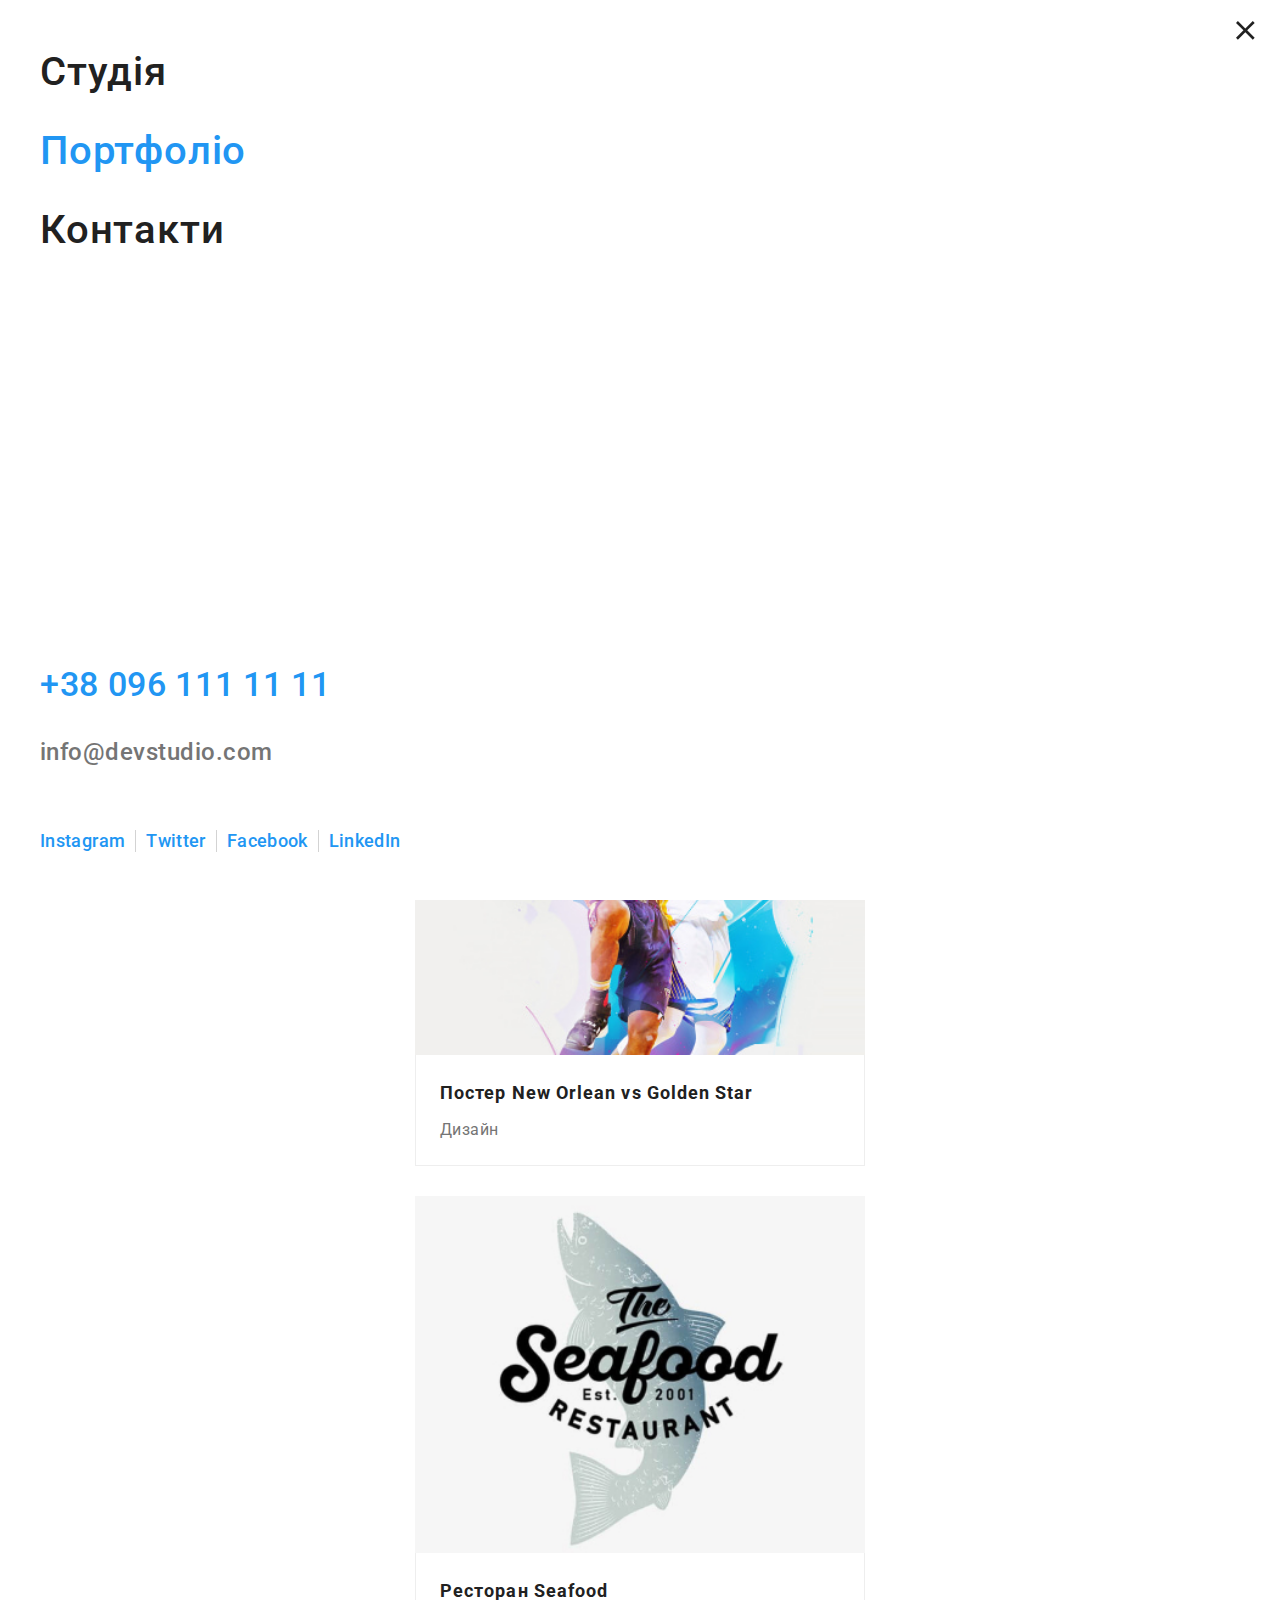
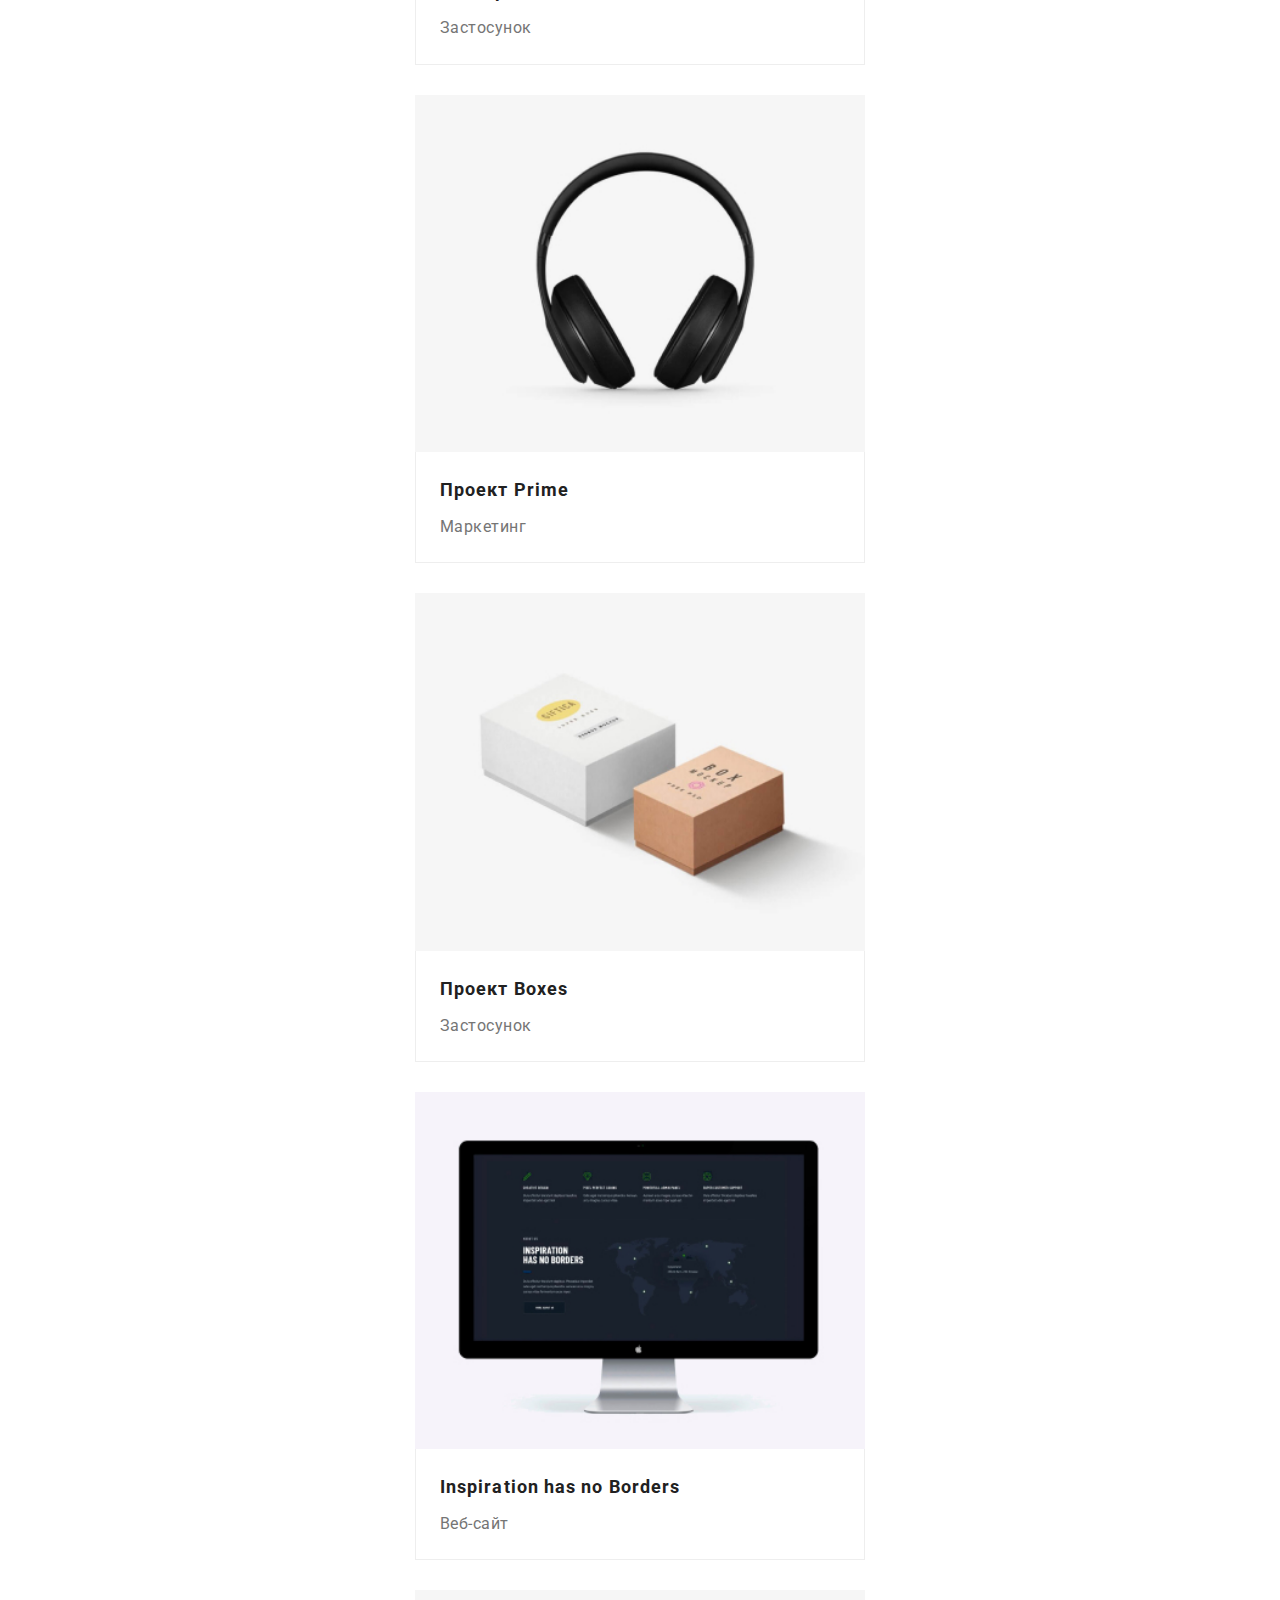
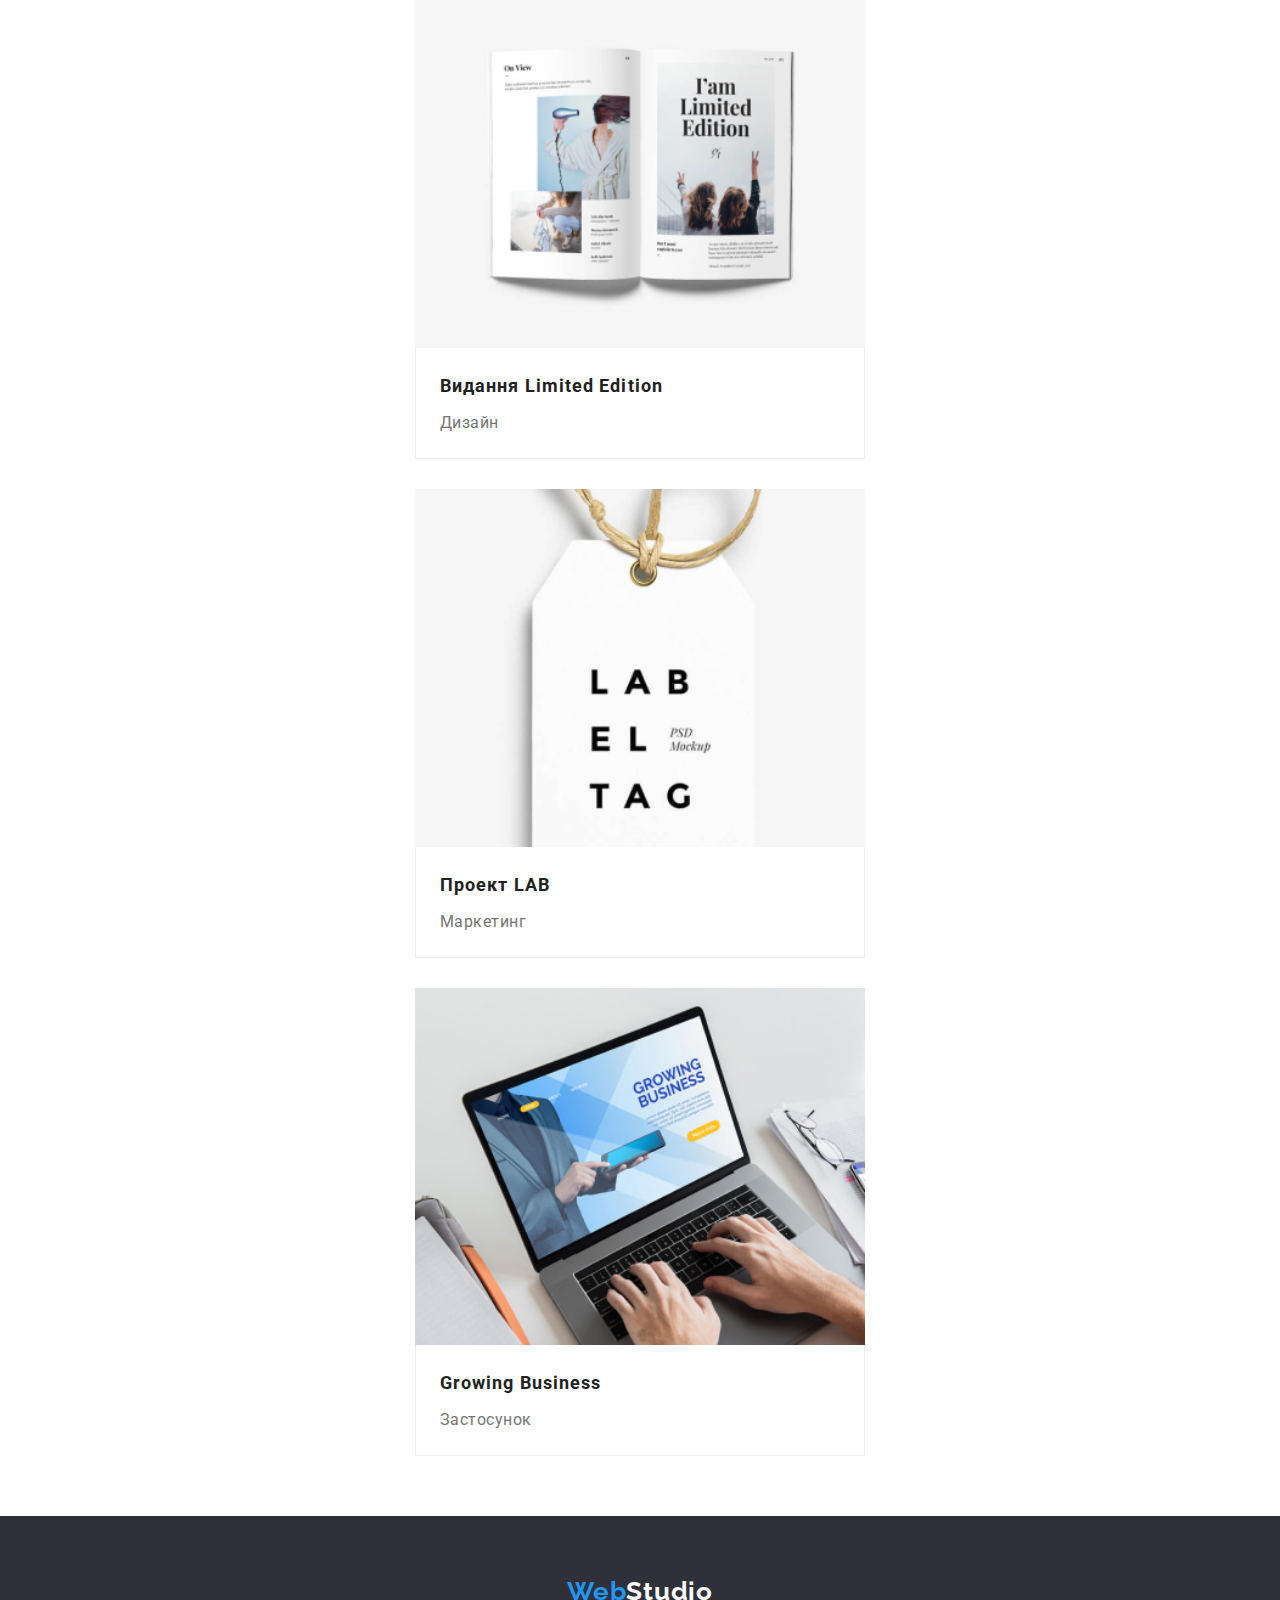
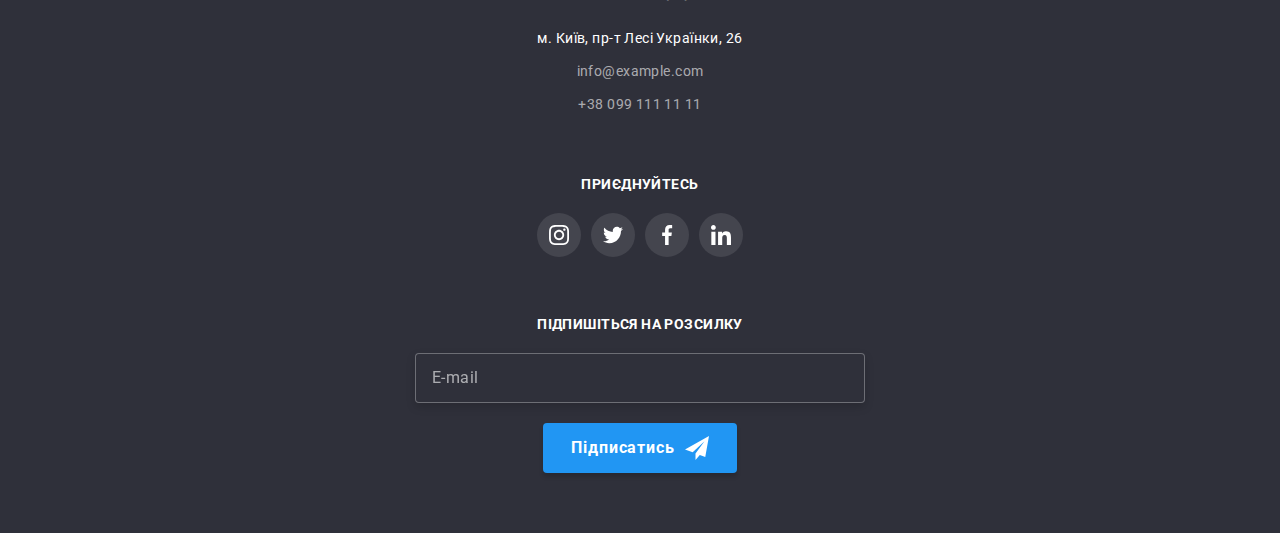
==== portfolio.html @ 3ab55003 "Додано мобільну версію сайту" ====
<!DOCTYPE html>
<html lang="uk">
<head>
    <meta charset="UTF-8">
    <meta http-equiv="X-UA-Compatible" content="IE=edge">
    <meta name="viewport" content="width=device-width, initial-scale=1.0">
    <title lang="en">WebStudio</title>
    <link rel="preconnect" href="https://fonts.googleapis.com">
    <link rel="preconnect" href="https://fonts.gstatic.com" crossorigin>
    <link href="https://fonts.googleapis.com/css2?family=Raleway:wght@700&family=Roboto:wght@400;500;700;900&display=swap"
        rel="stylesheet">    
    <link rel="stylesheet" href="./css/main.min.css">
</head>
<body>

    <!-- Header -->
    <header class="header">
        <div class="container header__box">
            <p class="logo" lang="en">Web<span class="logo--black">Studio</span></p>
            <button class="button-menu" type="button"
             aria-controls="mobile-menu" 
             aria-expanded="true" 
             data-menu-open>
                <svg class="button-menu__icon" width="40" height="40" aria-label="Відкриття мобільного меню">
                    <use href="./images/icons.svg#icon-open-menu"></use>
                </svg>
            </button>
            <div class="menu-container is-open" id="mobile-menu" data-menu>
                <button class="menu-container__button" type="button" 
                aria-expanded="false" 
                data-menu-close>
                    <svg class="menu-container__icon" width="40" height="40" aria-label="Закриття мобільного меню">
                        <use href="./images/icons.svg#icon-close-menu"></use>
                    </svg>
                </button>
                <nav>
                    <ul class="header__site-nav">
                        <li><a href="./index.html" class="header__link">Студія</a></li>
                        <li><a href="./portfolio.html" class="header__link header__link--current">Портфоліо</a></li>
                        <li><a href="#contacts" class="header__link">Контакти</a></li>
                    </ul>
                </nav>
                <div>
                    <ul class="header__contact-list">
                        <li>
                            <a href="mailto:info@devstudio.com" class="header__contact header__mail">
                                <svg class="header__contact-icon" width="16" height="12" aria-hidden="true">
                                    <use href="./images/icons.svg#icon-envelope"></use>
                                </svg>
                                info@devstudio.com</a>
                        </li>
                        <li>
                            <a href="tel:+380961111111" class="header__contact header__tel">
                                <svg class="header__contact-icon" width="10" height="16" aria-hidden="true">
                                    <use href="./images/icons.svg#icon-smartphone"></use>
                                </svg>
                                +38 096 111 11 11</a>
                        </li>
                    </ul>
                    <ul class="menu-socials">
                        <li class="menu-socials__item">
                            <a href="#" class="menu-socials__link">Instagram</a>
                        </li>
                        <li class="menu-socials__item">
                            <a href="#" class="menu-socials__link">Twitter</a>
                        </li>
                        <li class="menu-socials__item">
                            <a href="#" class="menu-socials__link">Facebook</a>
                        </li>
                        <li class="menu-socials__item">
                            <a href="#" class="menu-socials__link">LinkedIn</a>
                        </li>
                    </ul>
                </div>
            </div>
        </div>
    </header>

    <main>
        <!-- Portfolio -->
        <section class="portfolio">
            <div class="container">
                <h1 class="visually-hidden">Проекти</h1>
                <ul class="portfolio__button-filter">
                    <li><button type="button" class="portfolio__button portfolio__button--current">Все</button></li>
                    <li><button type="button" class="portfolio__button">Веб-сайти</button></li>
                    <li><button type="button" class="portfolio__button">Застосунки</button></li>
                    <li><button type="button" class="portfolio__button">Дизайн</button></li>
                    <li><button type="button" class="portfolio__button">Маркетинг</button></li>
                </ul>
                <ul class="portfolio__list">
                    <li class="portfolio__item"><a href="#" class="portfolio__link">
                        <div class="portfolio__image">
                            <img src="./images/project-1.jpg" alt="Сайт компанії" width="370">
                            <div class="portfolio__overlay">
                                <p class="portfolio__description">Ресурс пропонує комплексні пропозиції з різним рівнем функціоналу та сервісів. Все це дозволить відвідувачу отримати вичерпні відомості про компанію чи приватну особу.</p>
                            </div>
                        </div>
                        <div class="portfolio__info">
                            <h2 class="portfolio__label">Технокряк</h2>
                            <p class="portfolio__filter">Веб-сайт</p>
                        </div>
                    </a></li>
                    <li class="portfolio__item"><a href="#" class="portfolio__link">
                        <div class="portfolio__image">
                            <img src="./images/project-2.jpg" alt="Спортивний постер" width="370">
                            <div class="portfolio__overlay">
                                <p class="portfolio__description">Ресурс пропонує комплексні пропозиції з різним рівнем функціоналу та сервісів. Все це дозволить відвідувачу отримати вичерпні відомості про компанію чи приватну особу.</p>
                            </div>
                        </div>
                        <div class="portfolio__info">
                            <h2 class="portfolio__label">Постер <span lang="en">New Orlean vs Golden Star</span></h2>
                            <p class="portfolio__filter">Дизайн</p>
                        </div>
                    </a></li>
                    <li class="portfolio__item"><a href="#" class="portfolio__link">
                        <div class="portfolio__image">
                            <img src="./images/project-3.jpg" alt="Логотип ресторану" width="370">
                            <div class="portfolio__overlay">
                                <p class="portfolio__description">Ресурс пропонує комплексні пропозиції з різним рівнем функціоналу та сервісів. Все це дозволить відвідувачу отримати вичерпні відомості про компанію чи приватну особу.</p>
                            </div>
                        </div>
                        <div class="portfolio__info">
                            <h2 class="portfolio__label">Ресторан <span lang="en">Seafood</span></h2>
                            <p class="portfolio__filter">Застосунок</p>
                        </div>
                    </a></li>
                    <li class="portfolio__item"><a href="#" class="portfolio__link">
                        <div class="portfolio__image">
                            <img src="./images/project-4.jpg" alt="Навушники" width="370">
                            <div class="portfolio__overlay">
                                <p class="portfolio__description">Ресурс пропонує комплексні пропозиції з різним рівнем функціоналу та сервісів. Все це дозволить відвідувачу отримати вичерпні відомості про компанію чи приватну особу.</p>
                            </div>
                        </div>
                        <div class="portfolio__info">
                            <h2 class="portfolio__label">Проект <span lang="en">Prime</span></h2>
                            <p class="portfolio__filter">Маркетинг</p>
                        </div>
                    </a></li>
                    <li class="portfolio__item"><a href="#" class="portfolio__link">
                        <div class="portfolio__image">
                            <img src="./images/project-5.jpg" alt="Бокси" width="370">
                            <div class="portfolio__overlay">
                                <p class="portfolio__description">Ресурс пропонує комплексні пропозиції з різним рівнем функціоналу та сервісів. Все це дозволить відвідувачу отримати вичерпні відомості про компанію чи приватну особу.</p>
                            </div>
                        </div>
                        <div class="portfolio__info">
                            <h2 class="portfolio__label">Проект <span lang="en">Boxes</span></h2>
                            <p class="portfolio__filter">Застосунок</p>
                        </div>
                    </a></li>
                    <li class="portfolio__item"><a href="#" class="portfolio__link">
                        <div class="portfolio__image">
                            <img src="./images/project-6.jpg" alt="Сайт компанії" width="370">
                            <div class="portfolio__overlay">
                                <p class="portfolio__description">Ресурс пропонує комплексні пропозиції з різним рівнем функціоналу та сервісів. Все це дозволить відвідувачу отримати вичерпні відомості про компанію чи приватну особу.</p>
                            </div>
                        </div>
                        <div class="portfolio__info">
                            <h2 class="portfolio__label"><span lang="en">Inspiration has no Borders</span></h2>
                            <p class="portfolio__filter">Веб-сайт</p>
                        </div>
                    </a></li>
                    <li class="portfolio__item"><a href="#" class="portfolio__link">
                        <div class="portfolio__image">
                            <img src="./images/project-7.jpg" alt="Журнал" width="370">
                            <div class="portfolio__overlay">
                                <p class="portfolio__description">Ресурс пропонує комплексні пропозиції з різним рівнем функціоналу та сервісів. Все це дозволить відвідувачу отримати вичерпні відомості про компанію чи приватну особу.</p>
                            </div>
                        </div>
                        <div class="portfolio__info">
                            <h2 class="portfolio__label">Видання <span lang="en">Limited Edition</span></h2>
                            <p class="portfolio__filter">Дизайн</p>
                        </div>
                    </a></li>
                    <li class="portfolio__item"><a href="#" class="portfolio__link">
                        <div class="portfolio__image">
                            <img src="./images/project-8.jpg" alt="Логотип проекту" width="370">
                            <div class="portfolio__overlay">
                                <p class="portfolio__description">Ресурс пропонує комплексні пропозиції з різним рівнем функціоналу та сервісів. Все це дозволить відвідувачу отримати вичерпні відомості про компанію чи приватну особу.</p>
                            </div>
                        </div>
                        <div class="portfolio__info">
                            <h2 class="portfolio__label">Проект <span lang="en">LAB</span></h2>
                            <p class="portfolio__filter">Маркетинг</p>
                        </div>
                    </a></li>
                    <li class="portfolio__item"><a href="#" class="portfolio__link">
                        <div class="portfolio__image">
                            <img src="./images/project-9.jpg" alt="Застосунок" width="370">
                            <div class="portfolio__overlay">
                                <p class="portfolio__description">Ресурс пропонує комплексні пропозиції з різним рівнем функціоналу та сервісів. Все це дозволить відвідувачу отримати вичерпні відомості про компанію чи приватну особу.</p>
                            </div>
                        </div>
                        <div class="portfolio__info">
                            <h2 class="portfolio__label"><span lang="en">Growing Business</span></h2>
                            <p class="portfolio__filter">Застосунок</p>
                        </div>
                    </a></li>
                </ul>
            </div>
        </section>
    </main>

    <!-- Footer -->
    <footer class="footer" id="contacts">
        <div class="container footer__box">
            <div class="footer__info">
                <a href="./index.html" lang="en" class="logo footer__logo">Web<span class="logo--white">Studio</span></a>
                <address class="footer__address">
                    <p class="footer__place">м. Київ, пр-т Лесі Українки, 26</p>
                    <ul class="footer__list">
                        <li class="footer__item"><a href="mailto:info@example.com"
                                class="footer__contact">info@example.com</a></li>
                        <li class="footer__item"><a href="tel:+380991111111" class="footer__contact">+38 099 111 11 11</a>
                        </li>
                    </ul>
                </address>
            </div>
            <div class="footer__socials">
                <p class="footer__label">Приєднуйтесь</p>
                <ul class="socials">
                    <li class="socials__item"><a href="#" class="socials__link socials__link--dark-bg"
                            aria-label="Посилання на Instagram">
                            <svg class="socials__icon socials__icon--dark-bg">
                                <use href="./images/icons.svg#icon-instagram"></use>
                            </svg>
                        </a></li>
                    <li class="socials__item"><a href="#" class="socials__link socials__link--dark-bg"
                            aria-label="Посилання на Twitter">
                            <svg class="socials__icon socials__icon--dark-bg">
                                <use href="./images/icons.svg#icon-twitter"></use>
                            </svg>
                        </a></li>
                    <li class="socials__item"><a href="#" class="socials__link socials__link--dark-bg"
                            aria-label="Посилання на Facebook">
                            <svg class="socials__icon socials__icon--dark-bg">
                                <use href="./images/icons.svg#icon-facebook"></use>
                            </svg>
                        </a></li>
                    <li class="socials__item"><a href="#" class="socials__link socials__link--dark-bg"
                            aria-label="Посилання на LinkedIn">
                            <svg class="socials__icon socials__icon--dark-bg">
                                <use href="./images/icons.svg#icon-linkedin"></use>
                            </svg>
                        </a></li>
                </ul>
            </div>
            <form class="footer__form" name="footer-form" autocomplete="on">
                <div class="footer__field">
                    <p class="footer__label">Підпишіться на розсилку</p>
                    <input class="footer__input" type="email" name="email" placeholder="E-mail" required>
                </div>
                <button class="button footer__button" type="submit">
                    Підписатись
                    <svg class="footer__icon-send" aria-hidden="true">
                        <use href="./images/icons.svg#icon-send"></use>
                    </svg>
                </button>
            </form>
        </div>
    </footer>
    <script src="./js/mobile-menu.js"></script>
</body>
</html>
---- css/main.min.css ----
*,::before,::after{-webkit-box-sizing:border-box;box-sizing:border-box}html{line-height:1.15;-webkit-text-size-adjust:100%;-moz-tab-size:4;-o-tab-size:4;tab-size:4}body{margin:0;font-family:system-ui,-apple-system,"Segoe UI",Roboto,Helvetica,Arial,sans-serif,"Apple Color Emoji","Segoe UI Emoji"}hr{height:0;color:inherit}abbr[title]{-webkit-text-decoration:underline dotted;text-decoration:underline dotted}b,strong{font-weight:bolder}code,kbd,samp,pre{font-family:ui-monospace,SFMono-Regular,Consolas,"Liberation Mono",Menlo,monospace;font-size:1em}small{font-size:80%}sub,sup{font-size:75%;line-height:0;position:relative;vertical-align:baseline}sub{bottom:-0.25em}sup{top:-0.5em}table{text-indent:0;border-color:inherit}button,input,optgroup,select,textarea{font-family:inherit;font-size:100%;line-height:1.15;margin:0}button,select{text-transform:none}button,[type=button],[type=reset],[type=submit]{-webkit-appearance:button}::-moz-focus-inner{border-style:none;padding:0}:-moz-focusring{outline:1px dotted ButtonText}:-moz-ui-invalid{box-shadow:none}legend{padding:0}progress{vertical-align:baseline}::-webkit-inner-spin-button,::-webkit-outer-spin-button{height:auto}[type=search]{-webkit-appearance:textfield;outline-offset:-2px}::-webkit-search-decoration{-webkit-appearance:none}::-webkit-file-upload-button{-webkit-appearance:button;font:inherit}summary{display:list-item}h1,h2,h3,p{margin-top:0;margin-bottom:0}img{display:block;width:100%;height:auto}:root{--primery-text-color: #212121;--secondary-text-color: #757575;--white-text-color: #ffffff;--accent-color: #2196f3;--primery-background-color: #ffffff;--secondary-background-color: #f5f4fa;--accent-background-color: #2f303a;--icon-color: #afb1b8;--duration: 250ms;--timing-function: cubic-bezier(0.4, 0, 0.2, 1)}.portfolio,.client,.team,.features{padding-top:60px;padding-bottom:60px}.client__title,.team__title,.function__title{margin-bottom:30px;text-align:center;font-weight:700;font-size:28px;line-height:1.18;letter-spacing:.03em}.portfolio__list,.portfolio__button-filter,.client__list,.team__list,.function__list,.features__list,.footer__list,.header__contact-list,.header__site-nav,.socials,.menu-socials{margin:0;padding-left:0;list-style:none}.portfolio__link,.client__link,.footer__contact,.header__mail,.header__tel,.header__link,.socials__link,.menu-socials__link,.logo{text-decoration:none;color:inherit}.visually-hidden{position:absolute;width:1px;height:1px;margin:-1px;border:0;padding:0;white-space:nowrap;-webkit-clip-path:inset(100%);clip-path:inset(100%);clip:rect(0 0 0 0);overflow:hidden}.backdrop.is-hidden{visibility:hidden;opacity:0;pointer-events:none}.backdrop.is-hidden .modal{-webkit-transform:translate(-50%, -50%) scale(0.5);transform:translate(-50%, -50%) scale(0.5)}body{font-family:"Roboto",sans-serif;color:var(--primery-text-color);background-color:var(--primery-background-color)}.container{margin:0 auto;padding-right:15px;padding-left:15px}@media screen and (min-width: 480px){.container{width:480px}}@media screen and (min-width: 768px){.container{width:768px}}@media screen and (min-width: 1200px){.container{width:1200px}}.logo{font-family:"Raleway",sans-serif;font-weight:700;font-size:26px;line-height:1.19;letter-spacing:.03em;color:var(--accent-color)}.logo--black{color:#000}.logo--white{color:var(--white-text-color)}.button-menu{padding:0;border:none;background-color:rgba(0,0,0,0);cursor:pointer}.button-menu__icon{display:block;fill:#000;-webkit-transition:fill var(--duration) var(--timing-function);transition:fill var(--duration) var(--timing-function)}.button-menu:hover .button-menu__icon,.button-menu:focus .button-menu__icon{fill:var(--accent-color)}.menu-container{z-index:2;position:fixed;top:0;left:0;width:100vw;height:100vh;padding:48px 40px;display:-webkit-box;display:-ms-flexbox;display:flex;-webkit-box-orient:vertical;-webkit-box-direction:normal;-ms-flex-direction:column;flex-direction:column;-webkit-box-pack:justify;-ms-flex-pack:justify;justify-content:space-between;background-color:var(--primery-background-color);-webkit-transform:translateY(-100%);transform:translateY(-100%);-webkit-transition:-webkit-transform var(--duration) var(--timing-function);transition:-webkit-transform var(--duration) var(--timing-function);transition:transform var(--duration) var(--timing-function);transition:transform var(--duration) var(--timing-function), -webkit-transform var(--duration) var(--timing-function)}.menu-container.is-open{-webkit-transform:translateY(0);transform:translateY(0)}.menu-container__button{position:absolute;top:10px;right:15px;padding:0;border:none;background-color:rgba(0,0,0,0);cursor:pointer}.menu-container__icon{fill:var(--primery-text-color);-webkit-transition:fill var(--duration) var(--timing-function);transition:fill var(--duration) var(--timing-function)}.menu-container__button:hover .menu-container__icon,.menu-container__button:focus .menu-container__icon{fill:var(--accent-color)}.menu-socials{display:-webkit-box;display:-ms-flexbox;display:flex;-ms-flex-wrap:wrap;flex-wrap:wrap;gap:10px}.menu-socials__item{display:block}.menu-socials__item:not(:last-child){padding-right:10px;border-right:1px solid rgba(33,33,33,.2)}.menu-socials__link{display:block;width:100%;font-weight:500;font-size:18px;line-height:1.22;letter-spacing:.02em;color:var(--accent-color);cursor:pointer}.button{border:none;border-radius:4px;text-align:center;font-family:inherit;font-weight:700;font-size:16px;line-height:1.88;letter-spacing:.06em;color:var(--white-text-color);background-color:var(--accent-color);-webkit-box-shadow:0px 4px 4px rgba(0,0,0,.15);box-shadow:0px 4px 4px rgba(0,0,0,.15);cursor:pointer;-webkit-transition:background-color var(--duration) var(--timing-function);transition:background-color var(--duration) var(--timing-function)}.button:hover,.button:focus{background-color:#188ce8}.socials{margin-left:auto;margin-right:auto;display:-webkit-box;display:-ms-flexbox;display:flex;-webkit-box-pack:justify;-ms-flex-pack:justify;justify-content:space-between;-webkit-box-align:center;-ms-flex-align:center;align-items:center;width:206px}.socials__item{width:44px;height:44px}.socials__link{display:-webkit-box;display:-ms-flexbox;display:flex;-webkit-box-pack:center;-ms-flex-pack:center;justify-content:center;-webkit-box-align:center;-ms-flex-align:center;align-items:center;width:100%;height:100%;border-radius:50%}.socials__icon{width:20px;height:20px}.socials__link--light-bg{background-color:rgba(0,0,0,0);-webkit-transition:background-color var(--duration) var(--timing-function);transition:background-color var(--duration) var(--timing-function)}.socials__link--light-bg:hover,.socials__link--light-bg:focus{background-color:var(--accent-color)}.socials__icon--light-bg{fill:var(--icon-color);-webkit-transition:fill var(--duration) var(--timing-function);transition:fill var(--duration) var(--timing-function)}.socials__link--light-bg:hover .socials__icon--light-bg,.socials__link--light-bg:focus .socials__icon--light-bg{fill:var(--white-text-color)}.socials__link--dark-bg{background-color:rgba(255,255,255,.1);-webkit-transition:background-color var(--duration) var(--timing-function);transition:background-color var(--duration) var(--timing-function)}.socials__link--dark-bg:hover,.socials__link--dark-bg:focus{background-color:var(--accent-color)}.socials__icon--dark-bg{fill:var(--white-text-color)}.form{display:-webkit-box;display:-ms-flexbox;display:flex;-webkit-box-orient:vertical;-webkit-box-direction:normal;-ms-flex-direction:column;flex-direction:column}.form__label{margin-bottom:4px;font-size:12px;line-height:1.17;letter-spacing:.01em;color:var(--secondary-text-color);cursor:pointer}.form__field{display:-webkit-box;display:-ms-flexbox;display:flex;-webkit-box-pack:center;-ms-flex-pack:center;justify-content:center;-webkit-box-align:center;-ms-flex-align:center;align-items:center;position:relative;margin-bottom:10px}.form__input{width:100%;border-radius:4px;border:1px solid rgba(33,33,33,.2);padding:10px 12px 10px 42px;font-size:12px;line-height:1.5;color:var(--primery-text-color);-webkit-transition:border-color var(--duration) var(--timing-function);transition:border-color var(--duration) var(--timing-function)}.form__input:hover,.form__input:focus{border-color:var(--accent-color);outline:none}.form__comment{margin-bottom:20px;border-radius:4px;border:1px solid rgba(33,33,33,.2);padding:12px;width:100%;height:120px;resize:none;font-size:12px;line-height:1.17;color:var(--primery-text-color);-webkit-transition:border-color var(--duration) var(--timing-function);transition:border-color var(--duration) var(--timing-function)}.form__comment::-webkit-input-placeholder{font-size:12px;line-height:1.17;letter-spacing:.01em;color:rgba(117,117,117,.5)}.form__comment::-moz-placeholder{font-size:12px;line-height:1.17;letter-spacing:.01em;color:rgba(117,117,117,.5)}.form__comment:-ms-input-placeholder{font-size:12px;line-height:1.17;letter-spacing:.01em;color:rgba(117,117,117,.5)}.form__comment::-ms-input-placeholder{font-size:12px;line-height:1.17;letter-spacing:.01em;color:rgba(117,117,117,.5)}.form__comment::placeholder{font-size:12px;line-height:1.17;letter-spacing:.01em;color:rgba(117,117,117,.5)}.form__comment:hover,.form__comment:focus{border-color:var(--accent-color);outline:none}.form__button{margin:auto;padding:10px 52px}.form__icon{position:absolute;top:50%;left:12px;-webkit-transform:translateY(-50%);transform:translateY(-50%);width:18px;height:18px;fill:currentColor;-webkit-transition:fill var(--duration) var(--timing-function);transition:fill var(--duration) var(--timing-function)}.form__input:hover+.form__icon,.form__input:focus+.form__icon{fill:var(--accent-color)}.checkbox{display:-webkit-box;display:-ms-flexbox;display:flex;-webkit-box-pack:center;-ms-flex-pack:center;justify-content:center;-webkit-box-align:center;-ms-flex-align:center;align-items:center;position:relative;margin-bottom:30px;cursor:pointer}.checkbox__input{-webkit-appearance:none;-moz-appearance:none;appearance:none}.checkbox__label{font-size:12px;line-height:1.17;letter-spacing:.03em;color:var(--secondary-text-color)}.checkbox__link{color:var(--accent-color)}.checkbox__field{display:inline-block;margin-right:8px;width:16px;height:15px;border-radius:2px;border:2px solid var(--primery-text-color);background-color:var(--primery-background-color);-webkit-transition:border-color var(--duration) var(--timing-function),background-color var(--duration) var(--timing-function);transition:border-color var(--duration) var(--timing-function),background-color var(--duration) var(--timing-function)}.checkbox__input:hover+.checkbox__field,.checkbox__input:focus+.checkbox__field{border-color:var(--accent-color)}.checkbox__input:checked+.checkbox__field{border-color:rgba(0,0,0,0);background-color:var(--accent-color);background-image:url("../images/check.svg");background-position:50% 50%;background-size:contain;background-repeat:no-repeat}.header{border-bottom:1px solid #ececec}.header__box{display:-webkit-box;display:-ms-flexbox;display:flex;-webkit-box-pack:justify;-ms-flex-pack:justify;justify-content:space-between;-webkit-box-align:center;-ms-flex-align:center;align-items:center;max-width:480px;padding-top:10px;padding-bottom:10px}.header__site-nav{display:-webkit-box;display:-ms-flexbox;display:flex;-webkit-box-orient:vertical;-webkit-box-direction:normal;-ms-flex-direction:column;flex-direction:column;gap:32px}.header__link{display:block;font-weight:500;font-size:40px;line-height:1.18;letter-spacing:.02em;-webkit-transition:color var(--duration) var(--timing-function);transition:color var(--duration) var(--timing-function)}.header__link:hover,.header__link:focus,.header__link--current{color:var(--accent-color)}.header__contact-list{margin-bottom:64px;display:-webkit-box;display:-ms-flexbox;display:flex;-webkit-box-orient:vertical;-webkit-box-direction:reverse;-ms-flex-direction:column-reverse;flex-direction:column-reverse;gap:32px}.header__tel{display:block;font-weight:500;font-size:34px;line-height:1.25;letter-spacing:.02em;color:var(--accent-color)}.header__mail{display:block;font-weight:500;font-size:24px;line-height:1.17;letter-spacing:.02em;color:var(--secondary-text-color)}.header__contact-icon{display:none}.footer{padding-top:60px;padding-bottom:60px;text-align:center;background-color:var(--accent-background-color)}.footer__logo{display:block;margin-bottom:20px}.footer__address{margin-bottom:60px;font-style:normal;font-size:14px;line-height:1.7;letter-spacing:.03em;color:var(--white-text-color)}.footer__place,.footer__item:not(:last-child){margin-bottom:9px}.footer__contact{color:rgba(255,255,255,.6)}.footer__socials{margin-bottom:60px}.footer__label{margin-bottom:20px;font-weight:700;font-size:14px;line-height:1.14;letter-spacing:.03em;text-transform:uppercase;color:var(--white-text-color)}.footer__input{margin-bottom:20px;max-width:450px;width:100%;border-radius:4px;padding:14px 16px;font-size:16px;line-height:1.25;border:1px solid rgba(255,255,255,.3);color:var(--white-text-color);background-color:var(--accent-background-color);-webkit-filter:drop-shadow(0px 4px 4px rgba(0, 0, 0, 0.15));filter:drop-shadow(0px 4px 4px rgba(0, 0, 0, 0.15))}.footer__input::-webkit-input-placeholder{font-size:16px;line-height:1.25;letter-spacing:.03em;color:rgba(255,255,255,.6)}.footer__input::-moz-placeholder{font-size:16px;line-height:1.25;letter-spacing:.03em;color:rgba(255,255,255,.6)}.footer__input:-ms-input-placeholder{font-size:16px;line-height:1.25;letter-spacing:.03em;color:rgba(255,255,255,.6)}.footer__input::-ms-input-placeholder{font-size:16px;line-height:1.25;letter-spacing:.03em;color:rgba(255,255,255,.6)}.footer__input::placeholder{font-size:16px;line-height:1.25;letter-spacing:.03em;color:rgba(255,255,255,.6)}.footer__button{margin-left:auto;margin-right:auto;display:-webkit-box;display:-ms-flexbox;display:flex;-webkit-box-pack:center;-ms-flex-pack:center;justify-content:center;-webkit-box-align:center;-ms-flex-align:center;align-items:center;padding:10px 28px}.footer__icon-send{margin-left:10px;width:24px;height:24px;fill:var(--white-text-color)}.backdrop{position:fixed;top:0;left:0;width:100%;height:100%;background-color:rgba(0,0,0,.2);visibility:visible;opacity:1;-webkit-transition:opacity var(--duration) var(--timing-function),visibility var(--duration) var(--timing-function);transition:opacity var(--duration) var(--timing-function),visibility var(--duration) var(--timing-function)}.modal{position:absolute;top:50%;left:50%;max-width:450px;width:100%;min-height:609px;border-radius:4px;background-color:var(--primery-background-color);-webkit-box-shadow:0px 1px 3px rgba(0,0,0,.12),0px 1px 1px rgba(0,0,0,.14),0px 2px 1px rgba(0,0,0,.2);box-shadow:0px 1px 3px rgba(0,0,0,.12),0px 1px 1px rgba(0,0,0,.14),0px 2px 1px rgba(0,0,0,.2);-webkit-transform:translate(-50%, -50%) scale(1);transform:translate(-50%, -50%) scale(1);-webkit-transition:-webkit-transform var(--duration) var(--timing-function);transition:-webkit-transform var(--duration) var(--timing-function);transition:transform var(--duration) var(--timing-function);transition:transform var(--duration) var(--timing-function), -webkit-transform var(--duration) var(--timing-function)}.modal__close-button{position:absolute;top:8px;right:8px;display:-webkit-box;display:-ms-flexbox;display:flex;-webkit-box-pack:center;-ms-flex-pack:center;justify-content:center;-webkit-box-align:center;-ms-flex-align:center;align-items:center;width:30px;height:30px;border-radius:50%;border:1px solid rgba(0,0,0,.1);background-color:rgba(0,0,0,0);cursor:pointer}.modal__container{padding:40px}.modal__title{margin-bottom:12px;text-align:center;font-weight:700;font-size:20px;line-height:1.5;letter-spacing:.03em}.modal__icon-close{width:11px;height:11px;fill:#000;-webkit-transition:fill var(--duration) var(--timing-function);transition:fill var(--duration) var(--timing-function)}.modal__close-button:hover .modal__icon-close,.modal__close-button:focus .modal__icon-close{fill:var(--accent-color)}.hero{height:400px;margin-left:auto;margin-right:auto;padding-top:118px;padding-bottom:118px;text-align:center;background-image:-webkit-gradient(linear, left top, right top, from(rgba(47, 48, 58, 0.4)), to(rgba(47, 48, 58, 0.4))),url("../images/hero.jpg");background-image:linear-gradient(to right, rgba(47, 48, 58, 0.4), rgba(47, 48, 58, 0.4)),url("../images/hero.jpg");background-size:cover;background-repeat:no-repeat;background-position:center;background-color:#c4c4c4;-webkit-filter:drop-shadow(0px 4px 4px rgba(0, 0, 0, 0.25));filter:drop-shadow(0px 4px 4px rgba(0, 0, 0, 0.25))}.hero__title{margin-bottom:30px;text-align:center;font-weight:900;font-size:26px;line-height:1.6;letter-spacing:.06em;text-transform:uppercase;color:var(--white-text-color)}.hero__button{padding:10px 24px}.features__item{margin-left:auto;margin-right:auto;max-width:450px}.features__item:not(:last-child){margin-bottom:30px}.features__image{display:-webkit-box;display:-ms-flexbox;display:flex;-webkit-box-pack:center;-ms-flex-pack:center;justify-content:center;-webkit-box-align:center;-ms-flex-align:center;align-items:center;margin-bottom:30px;width:100%;height:120px;border-radius:4px;background-color:var(--secondary-background-color)}.features__icon{width:70px;height:70px}.features__subtitle{margin-bottom:10px;font-weight:700;font-size:14px;line-height:1.14;letter-spacing:.03em;text-transform:uppercase}.features__description{font-size:14px;line-height:1.71;letter-spacing:.03em;color:var(--secondary-text-color)}.function{display:none;padding-bottom:94px}.function__list{display:-webkit-box;display:-ms-flexbox;display:flex;-webkit-box-pack:justify;-ms-flex-pack:justify;justify-content:space-between;-webkit-box-align:center;-ms-flex-align:center;align-items:center}.function__item{position:relative;max-width:370px}.function__overlay{position:absolute;left:0;bottom:0;width:100%;height:70px;padding-top:27px;padding-bottom:27px;background-color:rgba(47,48,58,.8)}.function__label{text-align:center;font-weight:700;font-size:14px;line-height:1.14;letter-spacing:.03em;text-transform:uppercase;color:var(--white-text-color)}.team{background-color:var(--secondary-background-color)}.team__card{margin-left:auto;margin-right:auto;max-width:450px;border-radius:0px 0px 4px 4px;background-color:var(--primery-background-color);-webkit-box-shadow:0px 1px 3px rgba(0,0,0,.12),0px 1px 1px rgba(0,0,0,.14),0px 2px 1px rgba(0,0,0,.2);box-shadow:0px 1px 3px rgba(0,0,0,.12),0px 1px 1px rgba(0,0,0,.14),0px 2px 1px rgba(0,0,0,.2)}.team__card:not(:last-child){margin-bottom:30px}.team__info{padding-top:30px;padding-bottom:24px}.team__name{margin-bottom:10px;text-align:center;font-weight:500;font-size:16px;line-height:1.19;letter-spacing:.03em}.team__work{margin-bottom:16px;text-align:center;font-size:16px;line-height:1.19;letter-spacing:.03em;color:var(--secondary-text-color)}.client__list{display:-webkit-box;display:-ms-flexbox;display:flex;-ms-flex-wrap:wrap;flex-wrap:wrap;gap:30px}.client__item{width:calc((100% - 30px)/2);height:92px}.client__link{display:block;display:-webkit-box;display:-ms-flexbox;display:flex;-webkit-box-pack:center;-ms-flex-pack:center;justify-content:center;-webkit-box-align:center;-ms-flex-align:center;align-items:center;width:100%;height:100%;border-radius:4px;border:1px solid var(--icon-color);-webkit-transition:border-color var(--duration) var(--timing-function);transition:border-color var(--duration) var(--timing-function)}.client__link:hover,.client__link:focus{border-color:var(--accent-color)}.client__icon{width:106px;height:60px;fill:var(--icon-color);-webkit-transition:fill var(--duration) var(--timing-function);transition:fill var(--duration) var(--timing-function)}.client__link:hover .client__icon,.client__link:focus .client__icon{fill:var(--accent-color)}.portfolio__button-filter{margin-bottom:40px;display:-webkit-box;display:-ms-flexbox;display:flex;-ms-flex-wrap:wrap;flex-wrap:wrap;gap:8px}.portfolio__item{margin-left:auto;margin-right:auto;max-width:450px;width:100%}.portfolio__item:not(:last-child){margin-bottom:30px}.portfolio__image{position:relative;overflow:hidden}.portfolio__overlay{position:absolute;top:0;left:0;width:100%;height:100%;padding:77px 24px;background-color:rgba(33,150,243,.9);-webkit-transform:translateY(101%);transform:translateY(101%);-webkit-transition:-webkit-transform var(--duration) var(--timing-function);transition:-webkit-transform var(--duration) var(--timing-function);transition:transform var(--duration) var(--timing-function);transition:transform var(--duration) var(--timing-function), -webkit-transform var(--duration) var(--timing-function)}.portfolio__description{position:absolute;top:50%;left:50%;-webkit-transform:translate(-50%, -50%);transform:translate(-50%, -50%);max-width:402px;width:100%;height:auto;font-size:18px;line-height:1.56;letter-spacing:.03em;color:var(--white-text-color)}.portfolio__info{border:1px solid #eee;border-top:none;padding:20px 24px}.portfolio__label{margin-bottom:4px;font-weight:700;font-size:18px;line-height:2;letter-spacing:.06em}.portfolio__filter{font-size:16px;line-height:1.88;letter-spacing:.03em;color:var(--secondary-text-color)}.portfolio__button{border:none;border-radius:4px;padding:6px 22px;text-align:center;font-family:inherit;font-weight:500;font-size:16px;line-height:1.6;letter-spacing:.03em;color:inherit;background-color:var(--secondary-background-color);cursor:pointer;-webkit-transition:color var(--duration) var(--timing-function),background-color var(--duration) var(--timing-function),-webkit-box-shadow var(--duration) var(--timing-function);transition:color var(--duration) var(--timing-function),background-color var(--duration) var(--timing-function),-webkit-box-shadow var(--duration) var(--timing-function);transition:color var(--duration) var(--timing-function),background-color var(--duration) var(--timing-function),box-shadow var(--duration) var(--timing-function);transition:color var(--duration) var(--timing-function),background-color var(--duration) var(--timing-function),box-shadow var(--duration) var(--timing-function),-webkit-box-shadow var(--duration) var(--timing-function)}.portfolio__button:hover,.portfolio__button:focus,.portfolio__button--current{color:var(--white-text-color);background-color:var(--accent-color);-webkit-box-shadow:0px 3px 1px rgba(0,0,0,.1),0px 1px 2px rgba(0,0,0,.08),0px 2px 2px rgba(0,0,0,.12);box-shadow:0px 3px 1px rgba(0,0,0,.1),0px 1px 2px rgba(0,0,0,.08),0px 2px 2px rgba(0,0,0,.12)}.portfolio__link{display:block;width:100%;-webkit-transition:-webkit-box-shadow var(--duration) var(--timing-function);transition:-webkit-box-shadow var(--duration) var(--timing-function);transition:box-shadow var(--duration) var(--timing-function);transition:box-shadow var(--duration) var(--timing-function), -webkit-box-shadow var(--duration) var(--timing-function)}.portfolio__link:hover,.portfolio__link:focus{-webkit-box-shadow:0px 1px 1px rgba(0,0,0,.12),0px 4px 4px rgba(0,0,0,.06),1px 4px 6px rgba(0,0,0,.16);box-shadow:0px 1px 1px rgba(0,0,0,.12),0px 4px 4px rgba(0,0,0,.06),1px 4px 6px rgba(0,0,0,.16)}.portfolio__link:hover .portfolio__overlay,.portfolio__link:focus .portfolio__overlay{-webkit-transform:translateY(0);transform:translateY(0)}/*# sourceMappingURL=main.min.css.map */
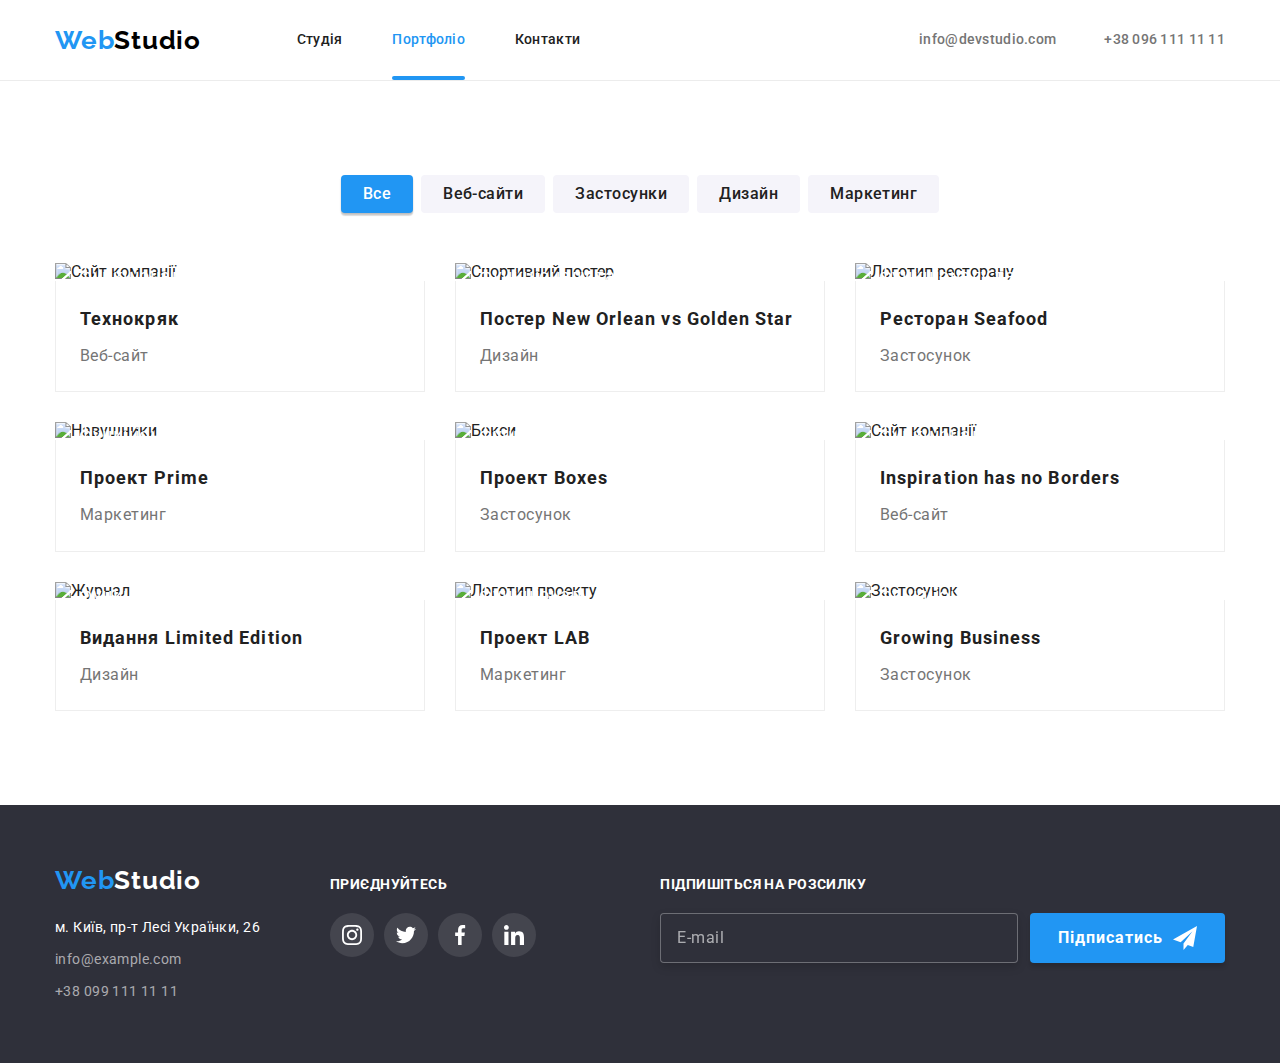
==== commit 90ffcbfa: "Внесено корективи" ====
--- a/portfolio.html
+++ b/portfolio.html
@@ -17,17 +17,15 @@
     <header class="header">
         <div class="container header__box">
             <p class="logo" lang="en">Web<span class="logo--black">Studio</span></p>
-            <button class="button-menu" type="button"
-             aria-controls="mobile-menu" 
-             aria-expanded="true" 
-             data-menu-open>
+            <button class="button-menu" type="button" 
+            aria-controls="mobile-menu" 
+            data-menu-open>
                 <svg class="button-menu__icon" width="40" height="40" aria-label="Відкриття мобільного меню">
                     <use href="./images/icons.svg#icon-open-menu"></use>
                 </svg>
             </button>
-            <div class="menu-container is-open" id="mobile-menu" data-menu>
+            <div class="menu-container" id="mobile-menu" data-menu>
                 <button class="menu-container__button" type="button" 
-                aria-expanded="false" 
                 data-menu-close>
                     <svg class="menu-container__icon" width="40" height="40" aria-label="Закриття мобільного меню">
                         <use href="./images/icons.svg#icon-close-menu"></use>
@@ -36,7 +34,7 @@
                 <nav>
                     <ul class="header__site-nav">
                         <li><a href="./index.html" class="header__link">Студія</a></li>
-                        <li><a href="./portfolio.html" class="header__link header__link--current">Портфоліо</a></li>
+                        <li><a href="./portfolio.html" class="header__link  header__link--current">Портфоліо</a></li>
                         <li><a href="#contacts" class="header__link">Контакти</a></li>
                     </ul>
                 </nav>
@@ -44,15 +42,21 @@
                     <ul class="header__contact-list">
                         <li>
                             <a href="mailto:info@devstudio.com" class="header__contact header__mail">
-                                <svg class="header__contact-icon" width="16" height="12" aria-hidden="true">
-                                    <use href="./images/icons.svg#icon-envelope"></use>
+                                <svg class="header__icon-tablet" width="14" height="10" aria-hidden="true">
+                                    <use href="./images/icons.svg#icon-envelope-tablet"></use>
+                                </svg>
+                                <svg class="header__icon-desktop" width="16" height="12" aria-hidden="true">
+                                    <use href="./images/icons.svg#icon-envelope-desktop"></use>
                                 </svg>
                                 info@devstudio.com</a>
                         </li>
                         <li>
                             <a href="tel:+380961111111" class="header__contact header__tel">
-                                <svg class="header__contact-icon" width="10" height="16" aria-hidden="true">
-                                    <use href="./images/icons.svg#icon-smartphone"></use>
+                                <svg class="header__icon-tablet" width="10" height="14" aria-hidden="true">
+                                    <use href="./images/icons.svg#icon-smartphone-tablet"></use>
+                                </svg>
+                                <svg class="header__icon-desktop" width="10" height="16" aria-hidden="true">
+                                    <use href="./images/icons.svg#icon-smartphone-desktop"></use>
                                 </svg>
                                 +38 096 111 11 11</a>
                         </li>
@@ -91,7 +95,21 @@
                 <ul class="portfolio__list">
                     <li class="portfolio__item"><a href="#" class="portfolio__link">
                         <div class="portfolio__image">
-                            <img src="./images/project-1.jpg" alt="Сайт компанії" width="370">
+                            <picture>
+                                <source
+                                    srcset="./images/portfolio/project-1-desktop.jpg 1x,
+                                        ./images/portfolio/project-1-desktop@2x.jpg 2x"
+                                    media="(min-width: 1200px)">
+                                <source    
+                                    srcset="./images/portfolio/project-1-tablet.jpg 1x,
+                                        ./images/portfolio/project-1-tablet@2x.jpg 2x"
+                                    media="(min-width: 768px)">    
+                                <source
+                                    srcset="./images/portfolio/project-1-mobile.jpg 1x,
+                                        ./images/portfolio/project-1-mobile@2x.jpg 2x"
+                                    media="(max-width: 767px)">                              
+                                <img src="./images/portfolio/project-1-mobile.jpg" alt="Сайт компанії">
+                            </picture>                            
                             <div class="portfolio__overlay">
                                 <p class="portfolio__description">Ресурс пропонує комплексні пропозиції з різним рівнем функціоналу та сервісів. Все це дозволить відвідувачу отримати вичерпні відомості про компанію чи приватну особу.</p>
                             </div>
@@ -103,7 +121,21 @@
                     </a></li>
                     <li class="portfolio__item"><a href="#" class="portfolio__link">
                         <div class="portfolio__image">
-                            <img src="./images/project-2.jpg" alt="Спортивний постер" width="370">
+                            <picture>
+                                <source
+                                    srcset="./images/portfolio/project-2-desktop.jpg 1x,
+                                        ./images/portfolio/project-2-desktop@2x.jpg 2x"
+                                    media="(min-width: 1200px)">
+                                <source    
+                                    srcset="./images/portfolio/project-2-tablet.jpg 1x,
+                                        ./images/portfolio/project-2-tablet@2x.jpg 2x"
+                                    media="(min-width: 768px)">    
+                                <source
+                                    srcset="./images/portfolio/project-2-mobile.jpg 1x,
+                                        ./images/portfolio/project-2-mobile@2x.jpg 2x"
+                                    media="(max-width: 767px)">
+                                <img src="./images/portfolio/project-2-mobile.jpg" alt="Спортивний постер">
+                            </picture>                            
                             <div class="portfolio__overlay">
                                 <p class="portfolio__description">Ресурс пропонує комплексні пропозиції з різним рівнем функціоналу та сервісів. Все це дозволить відвідувачу отримати вичерпні відомості про компанію чи приватну особу.</p>
                             </div>
@@ -115,7 +147,21 @@
                     </a></li>
                     <li class="portfolio__item"><a href="#" class="portfolio__link">
                         <div class="portfolio__image">
-                            <img src="./images/project-3.jpg" alt="Логотип ресторану" width="370">
+                            <picture>
+                                <source
+                                    srcset="./images/portfolio/project-3-desktop.jpg 1x,
+                                        ./images/portfolio/project-3-desktop@2x.jpg 2x"
+                                    media="(min-width: 1200px)">
+                                <source    
+                                    srcset="./images/portfolio/project-3-tablet.jpg 1x,
+                                        ./images/portfolio/project-3-tablet@2x.jpg 2x"
+                                    media="(min-width: 768px)">
+                                <source
+                                    srcset="./images/portfolio/project-3-mobile.jpg 1x,
+                                        ./images/portfolio/project-3-mobile@2x.jpg 2x"
+                                    media="(max-width: 767px)">                            
+                                <img src="./images/portfolio/project-3-mobile.jpg" alt="Логотип ресторану">
+                            </picture>                            
                             <div class="portfolio__overlay">
                                 <p class="portfolio__description">Ресурс пропонує комплексні пропозиції з різним рівнем функціоналу та сервісів. Все це дозволить відвідувачу отримати вичерпні відомості про компанію чи приватну особу.</p>
                             </div>
@@ -127,7 +173,21 @@
                     </a></li>
                     <li class="portfolio__item"><a href="#" class="portfolio__link">
                         <div class="portfolio__image">
-                            <img src="./images/project-4.jpg" alt="Навушники" width="370">
+                            <picture>
+                                <source
+                                    srcset="./images/portfolio/project-4-desktop.jpg 1x,
+                                        ./images/portfolio/project-4-desktop@2x.jpg 2x"
+                                    media="(min-width: 1200px)">
+                                <source    
+                                    srcset="./images/portfolio/project-4-tablet.jpg 1x,
+                                        ./images/portfolio/project-4-tablet@2x.jpg 2x"
+                                    media="(min-width: 768px)">    
+                                <source
+                                    srcset="./images/portfolio/project-4-mobile.jpg 1x,
+                                        ./images/portfolio/project-4-mobile@2x.jpg 2x"
+                                    media="(max-width: 767px)">                            
+                                <img src="./images/portfolio/project-4-mobile.jpg" alt="Навушники">
+                            </picture>                            
                             <div class="portfolio__overlay">
                                 <p class="portfolio__description">Ресурс пропонує комплексні пропозиції з різним рівнем функціоналу та сервісів. Все це дозволить відвідувачу отримати вичерпні відомості про компанію чи приватну особу.</p>
                             </div>
@@ -139,7 +199,21 @@
                     </a></li>
                     <li class="portfolio__item"><a href="#" class="portfolio__link">
                         <div class="portfolio__image">
-                            <img src="./images/project-5.jpg" alt="Бокси" width="370">
+                            <picture>
+                                <source
+                                    srcset="./images/portfolio/project-5-desktop.jpg 1x,
+                                        ./images/portfolio/project-5-desktop@2x.jpg 2x"
+                                    media="(min-width: 1200px)">
+                                <source    
+                                    srcset="./images/portfolio/project-5-tablet.jpg 1x,
+                                        ./images/portfolio/project-5-tablet@2x.jpg 2x"
+                                    media="(min-width: 768px)">
+                                <source
+                                    srcset="./images/portfolio/project-5-mobile.jpg 1x,
+                                        ./images/portfolio/project-5-mobile@2x.jpg 2x"
+                                    media="(max-width: 767px)"> 
+                                <img src="./images/portfolio/project-5-mobile.jpg" alt="Бокси">
+                            </picture>                            
                             <div class="portfolio__overlay">
                                 <p class="portfolio__description">Ресурс пропонує комплексні пропозиції з різним рівнем функціоналу та сервісів. Все це дозволить відвідувачу отримати вичерпні відомості про компанію чи приватну особу.</p>
                             </div>
@@ -151,7 +225,21 @@
                     </a></li>
                     <li class="portfolio__item"><a href="#" class="portfolio__link">
                         <div class="portfolio__image">
-                            <img src="./images/project-6.jpg" alt="Сайт компанії" width="370">
+                            <picture>
+                                <source
+                                    srcset="./images/portfolio/project-6-desktop.jpg 1x,
+                                        ./images/portfolio/project-6-desktop@2x.jpg 2x"
+                                    media="(min-width: 1200px)">
+                                <source    
+                                    srcset="./images/portfolio/project-6-tablet.jpg 1x,
+                                        ./images/portfolio/project-6-tablet@2x.jpg 2x"
+                                    media="(min-width: 768px)">
+                                <source
+                                    srcset="./images/portfolio/project-6-mobile.jpg 1x,
+                                        ./images/portfolio/project-6-mobile@2x.jpg 2x"
+                                    media="(max-width: 767px)">                               
+                                <img src="./images/portfolio/project-6-mobile.jpg" alt="Сайт компанії">
+                            </picture>                           
                             <div class="portfolio__overlay">
                                 <p class="portfolio__description">Ресурс пропонує комплексні пропозиції з різним рівнем функціоналу та сервісів. Все це дозволить відвідувачу отримати вичерпні відомості про компанію чи приватну особу.</p>
                             </div>
@@ -163,7 +251,21 @@
                     </a></li>
                     <li class="portfolio__item"><a href="#" class="portfolio__link">
                         <div class="portfolio__image">
-                            <img src="./images/project-7.jpg" alt="Журнал" width="370">
+                            <picture>
+                                <source
+                                    srcset="./images/portfolio/project-7-desktop.jpg 1x,
+                                        ./images/portfolio/project-7-desktop@2x.jpg 2x"
+                                    media="(min-width: 1200px)">
+                                <source    
+                                    srcset="./images/portfolio/project-7-tablet.jpg 1x,
+                                        ./images/portfolio/project-7-tablet@2x.jpg 2x"
+                                    media="(min-width: 768px)">    
+                                <source
+                                    srcset="./images/portfolio/project-7-mobile.jpg 1x,
+                                        ./images/portfolio/project-7-mobile@2x.jpg 2x"
+                                    media="(max-width: 767px)">         
+                                <img src="./images/portfolio/project-7-mobile.jpg" alt="Журнал">
+                            </picture>                            
                             <div class="portfolio__overlay">
                                 <p class="portfolio__description">Ресурс пропонує комплексні пропозиції з різним рівнем функціоналу та сервісів. Все це дозволить відвідувачу отримати вичерпні відомості про компанію чи приватну особу.</p>
                             </div>
@@ -175,7 +277,21 @@
                     </a></li>
                     <li class="portfolio__item"><a href="#" class="portfolio__link">
                         <div class="portfolio__image">
-                            <img src="./images/project-8.jpg" alt="Логотип проекту" width="370">
+                            <picture>
+                                <source
+                                    srcset="./images/portfolio/project-8-desktop.jpg 1x,
+                                        ./images/portfolio/project-8-desktop@2x.jpg 2x"
+                                    media="(min-width: 1200px)">
+                                <source    
+                                    srcset="./images/portfolio/project-8-tablet.jpg 1x,
+                                        ./images/portfolio/project-8-tablet@2x.jpg 2x"
+                                    media="(min-width: 768px)">
+                                <source
+                                    srcset="./images/portfolio/project-8-mobile.jpg 1x,
+                                        ./images/portfolio/project-8-mobile@2x.jpg 2x"
+                                    media="(max-width: 767px)"> 
+                                <img src="./images/portfolio/project-8-mobile.jpg" alt="Логотип проекту">
+                            </picture>                           
                             <div class="portfolio__overlay">
                                 <p class="portfolio__description">Ресурс пропонує комплексні пропозиції з різним рівнем функціоналу та сервісів. Все це дозволить відвідувачу отримати вичерпні відомості про компанію чи приватну особу.</p>
                             </div>
@@ -187,7 +303,21 @@
                     </a></li>
                     <li class="portfolio__item"><a href="#" class="portfolio__link">
                         <div class="portfolio__image">
-                            <img src="./images/project-9.jpg" alt="Застосунок" width="370">
+                            <picture>
+                                <source
+                                    srcset="./images/portfolio/project-9-desktop.jpg 1x,
+                                        ./images/portfolio/project-9-desktop@2x.jpg 2x"
+                                    media="(min-width: 1200px)">
+                                <source    
+                                    srcset="./images/portfolio/project-9-tablet.jpg 1x,
+                                        ./images/portfolio/project-9-tablet@2x.jpg 2x"
+                                    media="(min-width: 768px)">
+                                <source
+                                    srcset="./images/portfolio/project-9-mobile.jpg 1x,
+                                        ./images/portfolio/project-9-mobile@2x.jpg 2x"
+                                    media="(max-width: 767px)">  
+                                <img src="./images/portfolio/project-9-mobile.jpg" alt="Застосунок">
+                            </picture>                           
                             <div class="portfolio__overlay">
                                 <p class="portfolio__description">Ресурс пропонує комплексні пропозиції з різним рівнем функціоналу та сервісів. Все це дозволить відвідувачу отримати вичерпні відомості про компанію чи приватну особу.</p>
                             </div>
--- a/css/main.min.css
+++ b/css/main.min.css
@@ -1 +1 @@
-*,::before,::after{-webkit-box-sizing:border-box;box-sizing:border-box}html{line-height:1.15;-webkit-text-size-adjust:100%;-moz-tab-size:4;-o-tab-size:4;tab-size:4}body{margin:0;font-family:system-ui,-apple-system,"Segoe UI",Roboto,Helvetica,Arial,sans-serif,"Apple Color Emoji","Segoe UI Emoji"}hr{height:0;color:inherit}abbr[title]{-webkit-text-decoration:underline dotted;text-decoration:underline dotted}b,strong{font-weight:bolder}code,kbd,samp,pre{font-family:ui-monospace,SFMono-Regular,Consolas,"Liberation Mono",Menlo,monospace;font-size:1em}small{font-size:80%}sub,sup{font-size:75%;line-height:0;position:relative;vertical-align:baseline}sub{bottom:-0.25em}sup{top:-0.5em}table{text-indent:0;border-color:inherit}button,input,optgroup,select,textarea{font-family:inherit;font-size:100%;line-height:1.15;margin:0}button,select{text-transform:none}button,[type=button],[type=reset],[type=submit]{-webkit-appearance:button}::-moz-focus-inner{border-style:none;padding:0}:-moz-focusring{outline:1px dotted ButtonText}:-moz-ui-invalid{box-shadow:none}legend{padding:0}progress{vertical-align:baseline}::-webkit-inner-spin-button,::-webkit-outer-spin-button{height:auto}[type=search]{-webkit-appearance:textfield;outline-offset:-2px}::-webkit-search-decoration{-webkit-appearance:none}::-webkit-file-upload-button{-webkit-appearance:button;font:inherit}summary{display:list-item}h1,h2,h3,p{margin-top:0;margin-bottom:0}img{display:block;width:100%;height:auto}:root{--primery-text-color: #212121;--secondary-text-color: #757575;--white-text-color: #ffffff;--accent-color: #2196f3;--primery-background-color: #ffffff;--secondary-background-color: #f5f4fa;--accent-background-color: #2f303a;--icon-color: #afb1b8;--duration: 250ms;--timing-function: cubic-bezier(0.4, 0, 0.2, 1)}.portfolio,.client,.team,.features{padding-top:60px;padding-bottom:60px}.client__title,.team__title,.function__title{margin-bottom:30px;text-align:center;font-weight:700;font-size:28px;line-height:1.18;letter-spacing:.03em}.portfolio__list,.portfolio__button-filter,.client__list,.team__list,.function__list,.features__list,.footer__list,.header__contact-list,.header__site-nav,.socials,.menu-socials{margin:0;padding-left:0;list-style:none}.portfolio__link,.client__link,.footer__contact,.header__mail,.header__tel,.header__link,.socials__link,.menu-socials__link,.logo{text-decoration:none;color:inherit}.visually-hidden{position:absolute;width:1px;height:1px;margin:-1px;border:0;padding:0;white-space:nowrap;-webkit-clip-path:inset(100%);clip-path:inset(100%);clip:rect(0 0 0 0);overflow:hidden}.backdrop.is-hidden{visibility:hidden;opacity:0;pointer-events:none}.backdrop.is-hidden .modal{-webkit-transform:translate(-50%, -50%) scale(0.5);transform:translate(-50%, -50%) scale(0.5)}body{font-family:"Roboto",sans-serif;color:var(--primery-text-color);background-color:var(--primery-background-color)}.container{margin:0 auto;padding-right:15px;padding-left:15px}@media screen and (min-width: 480px){.container{width:480px}}@media screen and (min-width: 768px){.container{width:768px}}@media screen and (min-width: 1200px){.container{width:1200px}}.logo{font-family:"Raleway",sans-serif;font-weight:700;font-size:26px;line-height:1.19;letter-spacing:.03em;color:var(--accent-color)}.logo--black{color:#000}.logo--white{color:var(--white-text-color)}.button-menu{padding:0;border:none;background-color:rgba(0,0,0,0);cursor:pointer}.button-menu__icon{display:block;fill:#000;-webkit-transition:fill var(--duration) var(--timing-function);transition:fill var(--duration) var(--timing-function)}.button-menu:hover .button-menu__icon,.button-menu:focus .button-menu__icon{fill:var(--accent-color)}.menu-container{z-index:2;position:fixed;top:0;left:0;width:100vw;height:100vh;padding:48px 40px;display:-webkit-box;display:-ms-flexbox;display:flex;-webkit-box-orient:vertical;-webkit-box-direction:normal;-ms-flex-direction:column;flex-direction:column;-webkit-box-pack:justify;-ms-flex-pack:justify;justify-content:space-between;background-color:var(--primery-background-color);-webkit-transform:translateY(-100%);transform:translateY(-100%);-webkit-transition:-webkit-transform var(--duration) var(--timing-function);transition:-webkit-transform var(--duration) var(--timing-function);transition:transform var(--duration) var(--timing-function);transition:transform var(--duration) var(--timing-function), -webkit-transform var(--duration) var(--timing-function)}.menu-container.is-open{-webkit-transform:translateY(0);transform:translateY(0)}.menu-container__button{position:absolute;top:10px;right:15px;padding:0;border:none;background-color:rgba(0,0,0,0);cursor:pointer}.menu-container__icon{fill:var(--primery-text-color);-webkit-transition:fill var(--duration) var(--timing-function);transition:fill var(--duration) var(--timing-function)}.menu-container__button:hover .menu-container__icon,.menu-container__button:focus .menu-container__icon{fill:var(--accent-color)}.menu-socials{display:-webkit-box;display:-ms-flexbox;display:flex;-ms-flex-wrap:wrap;flex-wrap:wrap;gap:10px}.menu-socials__item{display:block}.menu-socials__item:not(:last-child){padding-right:10px;border-right:1px solid rgba(33,33,33,.2)}.menu-socials__link{display:block;width:100%;font-weight:500;font-size:18px;line-height:1.22;letter-spacing:.02em;color:var(--accent-color);cursor:pointer}.button{border:none;border-radius:4px;text-align:center;font-family:inherit;font-weight:700;font-size:16px;line-height:1.88;letter-spacing:.06em;color:var(--white-text-color);background-color:var(--accent-color);-webkit-box-shadow:0px 4px 4px rgba(0,0,0,.15);box-shadow:0px 4px 4px rgba(0,0,0,.15);cursor:pointer;-webkit-transition:background-color var(--duration) var(--timing-function);transition:background-color var(--duration) var(--timing-function)}.button:hover,.button:focus{background-color:#188ce8}.socials{margin-left:auto;margin-right:auto;display:-webkit-box;display:-ms-flexbox;display:flex;-webkit-box-pack:justify;-ms-flex-pack:justify;justify-content:space-between;-webkit-box-align:center;-ms-flex-align:center;align-items:center;width:206px}.socials__item{width:44px;height:44px}.socials__link{display:-webkit-box;display:-ms-flexbox;display:flex;-webkit-box-pack:center;-ms-flex-pack:center;justify-content:center;-webkit-box-align:center;-ms-flex-align:center;align-items:center;width:100%;height:100%;border-radius:50%}.socials__icon{width:20px;height:20px}.socials__link--light-bg{background-color:rgba(0,0,0,0);-webkit-transition:background-color var(--duration) var(--timing-function);transition:background-color var(--duration) var(--timing-function)}.socials__link--light-bg:hover,.socials__link--light-bg:focus{background-color:var(--accent-color)}.socials__icon--light-bg{fill:var(--icon-color);-webkit-transition:fill var(--duration) var(--timing-function);transition:fill var(--duration) var(--timing-function)}.socials__link--light-bg:hover .socials__icon--light-bg,.socials__link--light-bg:focus .socials__icon--light-bg{fill:var(--white-text-color)}.socials__link--dark-bg{background-color:rgba(255,255,255,.1);-webkit-transition:background-color var(--duration) var(--timing-function);transition:background-color var(--duration) var(--timing-function)}.socials__link--dark-bg:hover,.socials__link--dark-bg:focus{background-color:var(--accent-color)}.socials__icon--dark-bg{fill:var(--white-text-color)}.form{display:-webkit-box;display:-ms-flexbox;display:flex;-webkit-box-orient:vertical;-webkit-box-direction:normal;-ms-flex-direction:column;flex-direction:column}.form__label{margin-bottom:4px;font-size:12px;line-height:1.17;letter-spacing:.01em;color:var(--secondary-text-color);cursor:pointer}.form__field{display:-webkit-box;display:-ms-flexbox;display:flex;-webkit-box-pack:center;-ms-flex-pack:center;justify-content:center;-webkit-box-align:center;-ms-flex-align:center;align-items:center;position:relative;margin-bottom:10px}.form__input{width:100%;border-radius:4px;border:1px solid rgba(33,33,33,.2);padding:10px 12px 10px 42px;font-size:12px;line-height:1.5;color:var(--primery-text-color);-webkit-transition:border-color var(--duration) var(--timing-function);transition:border-color var(--duration) var(--timing-function)}.form__input:hover,.form__input:focus{border-color:var(--accent-color);outline:none}.form__comment{margin-bottom:20px;border-radius:4px;border:1px solid rgba(33,33,33,.2);padding:12px;width:100%;height:120px;resize:none;font-size:12px;line-height:1.17;color:var(--primery-text-color);-webkit-transition:border-color var(--duration) var(--timing-function);transition:border-color var(--duration) var(--timing-function)}.form__comment::-webkit-input-placeholder{font-size:12px;line-height:1.17;letter-spacing:.01em;color:rgba(117,117,117,.5)}.form__comment::-moz-placeholder{font-size:12px;line-height:1.17;letter-spacing:.01em;color:rgba(117,117,117,.5)}.form__comment:-ms-input-placeholder{font-size:12px;line-height:1.17;letter-spacing:.01em;color:rgba(117,117,117,.5)}.form__comment::-ms-input-placeholder{font-size:12px;line-height:1.17;letter-spacing:.01em;color:rgba(117,117,117,.5)}.form__comment::placeholder{font-size:12px;line-height:1.17;letter-spacing:.01em;color:rgba(117,117,117,.5)}.form__comment:hover,.form__comment:focus{border-color:var(--accent-color);outline:none}.form__button{margin:auto;padding:10px 52px}.form__icon{position:absolute;top:50%;left:12px;-webkit-transform:translateY(-50%);transform:translateY(-50%);width:18px;height:18px;fill:currentColor;-webkit-transition:fill var(--duration) var(--timing-function);transition:fill var(--duration) var(--timing-function)}.form__input:hover+.form__icon,.form__input:focus+.form__icon{fill:var(--accent-color)}.checkbox{display:-webkit-box;display:-ms-flexbox;display:flex;-webkit-box-pack:center;-ms-flex-pack:center;justify-content:center;-webkit-box-align:center;-ms-flex-align:center;align-items:center;position:relative;margin-bottom:30px;cursor:pointer}.checkbox__input{-webkit-appearance:none;-moz-appearance:none;appearance:none}.checkbox__label{font-size:12px;line-height:1.17;letter-spacing:.03em;color:var(--secondary-text-color)}.checkbox__link{color:var(--accent-color)}.checkbox__field{display:inline-block;margin-right:8px;width:16px;height:15px;border-radius:2px;border:2px solid var(--primery-text-color);background-color:var(--primery-background-color);-webkit-transition:border-color var(--duration) var(--timing-function),background-color var(--duration) var(--timing-function);transition:border-color var(--duration) var(--timing-function),background-color var(--duration) var(--timing-function)}.checkbox__input:hover+.checkbox__field,.checkbox__input:focus+.checkbox__field{border-color:var(--accent-color)}.checkbox__input:checked+.checkbox__field{border-color:rgba(0,0,0,0);background-color:var(--accent-color);background-image:url("../images/check.svg");background-position:50% 50%;background-size:contain;background-repeat:no-repeat}.header{border-bottom:1px solid #ececec}.header__box{display:-webkit-box;display:-ms-flexbox;display:flex;-webkit-box-pack:justify;-ms-flex-pack:justify;justify-content:space-between;-webkit-box-align:center;-ms-flex-align:center;align-items:center;max-width:480px;padding-top:10px;padding-bottom:10px}.header__site-nav{display:-webkit-box;display:-ms-flexbox;display:flex;-webkit-box-orient:vertical;-webkit-box-direction:normal;-ms-flex-direction:column;flex-direction:column;gap:32px}.header__link{display:block;font-weight:500;font-size:40px;line-height:1.18;letter-spacing:.02em;-webkit-transition:color var(--duration) var(--timing-function);transition:color var(--duration) var(--timing-function)}.header__link:hover,.header__link:focus,.header__link--current{color:var(--accent-color)}.header__contact-list{margin-bottom:64px;display:-webkit-box;display:-ms-flexbox;display:flex;-webkit-box-orient:vertical;-webkit-box-direction:reverse;-ms-flex-direction:column-reverse;flex-direction:column-reverse;gap:32px}.header__tel{display:block;font-weight:500;font-size:34px;line-height:1.25;letter-spacing:.02em;color:var(--accent-color)}.header__mail{display:block;font-weight:500;font-size:24px;line-height:1.17;letter-spacing:.02em;color:var(--secondary-text-color)}.header__contact-icon{display:none}.footer{padding-top:60px;padding-bottom:60px;text-align:center;background-color:var(--accent-background-color)}.footer__logo{display:block;margin-bottom:20px}.footer__address{margin-bottom:60px;font-style:normal;font-size:14px;line-height:1.7;letter-spacing:.03em;color:var(--white-text-color)}.footer__place,.footer__item:not(:last-child){margin-bottom:9px}.footer__contact{color:rgba(255,255,255,.6)}.footer__socials{margin-bottom:60px}.footer__label{margin-bottom:20px;font-weight:700;font-size:14px;line-height:1.14;letter-spacing:.03em;text-transform:uppercase;color:var(--white-text-color)}.footer__input{margin-bottom:20px;max-width:450px;width:100%;border-radius:4px;padding:14px 16px;font-size:16px;line-height:1.25;border:1px solid rgba(255,255,255,.3);color:var(--white-text-color);background-color:var(--accent-background-color);-webkit-filter:drop-shadow(0px 4px 4px rgba(0, 0, 0, 0.15));filter:drop-shadow(0px 4px 4px rgba(0, 0, 0, 0.15))}.footer__input::-webkit-input-placeholder{font-size:16px;line-height:1.25;letter-spacing:.03em;color:rgba(255,255,255,.6)}.footer__input::-moz-placeholder{font-size:16px;line-height:1.25;letter-spacing:.03em;color:rgba(255,255,255,.6)}.footer__input:-ms-input-placeholder{font-size:16px;line-height:1.25;letter-spacing:.03em;color:rgba(255,255,255,.6)}.footer__input::-ms-input-placeholder{font-size:16px;line-height:1.25;letter-spacing:.03em;color:rgba(255,255,255,.6)}.footer__input::placeholder{font-size:16px;line-height:1.25;letter-spacing:.03em;color:rgba(255,255,255,.6)}.footer__button{margin-left:auto;margin-right:auto;display:-webkit-box;display:-ms-flexbox;display:flex;-webkit-box-pack:center;-ms-flex-pack:center;justify-content:center;-webkit-box-align:center;-ms-flex-align:center;align-items:center;padding:10px 28px}.footer__icon-send{margin-left:10px;width:24px;height:24px;fill:var(--white-text-color)}.backdrop{position:fixed;top:0;left:0;width:100%;height:100%;background-color:rgba(0,0,0,.2);visibility:visible;opacity:1;-webkit-transition:opacity var(--duration) var(--timing-function),visibility var(--duration) var(--timing-function);transition:opacity var(--duration) var(--timing-function),visibility var(--duration) var(--timing-function)}.modal{position:absolute;top:50%;left:50%;max-width:450px;width:100%;min-height:609px;border-radius:4px;background-color:var(--primery-background-color);-webkit-box-shadow:0px 1px 3px rgba(0,0,0,.12),0px 1px 1px rgba(0,0,0,.14),0px 2px 1px rgba(0,0,0,.2);box-shadow:0px 1px 3px rgba(0,0,0,.12),0px 1px 1px rgba(0,0,0,.14),0px 2px 1px rgba(0,0,0,.2);-webkit-transform:translate(-50%, -50%) scale(1);transform:translate(-50%, -50%) scale(1);-webkit-transition:-webkit-transform var(--duration) var(--timing-function);transition:-webkit-transform var(--duration) var(--timing-function);transition:transform var(--duration) var(--timing-function);transition:transform var(--duration) var(--timing-function), -webkit-transform var(--duration) var(--timing-function)}.modal__close-button{position:absolute;top:8px;right:8px;display:-webkit-box;display:-ms-flexbox;display:flex;-webkit-box-pack:center;-ms-flex-pack:center;justify-content:center;-webkit-box-align:center;-ms-flex-align:center;align-items:center;width:30px;height:30px;border-radius:50%;border:1px solid rgba(0,0,0,.1);background-color:rgba(0,0,0,0);cursor:pointer}.modal__container{padding:40px}.modal__title{margin-bottom:12px;text-align:center;font-weight:700;font-size:20px;line-height:1.5;letter-spacing:.03em}.modal__icon-close{width:11px;height:11px;fill:#000;-webkit-transition:fill var(--duration) var(--timing-function);transition:fill var(--duration) var(--timing-function)}.modal__close-button:hover .modal__icon-close,.modal__close-button:focus .modal__icon-close{fill:var(--accent-color)}.hero{height:400px;margin-left:auto;margin-right:auto;padding-top:118px;padding-bottom:118px;text-align:center;background-image:-webkit-gradient(linear, left top, right top, from(rgba(47, 48, 58, 0.4)), to(rgba(47, 48, 58, 0.4))),url("../images/hero.jpg");background-image:linear-gradient(to right, rgba(47, 48, 58, 0.4), rgba(47, 48, 58, 0.4)),url("../images/hero.jpg");background-size:cover;background-repeat:no-repeat;background-position:center;background-color:#c4c4c4;-webkit-filter:drop-shadow(0px 4px 4px rgba(0, 0, 0, 0.25));filter:drop-shadow(0px 4px 4px rgba(0, 0, 0, 0.25))}.hero__title{margin-bottom:30px;text-align:center;font-weight:900;font-size:26px;line-height:1.6;letter-spacing:.06em;text-transform:uppercase;color:var(--white-text-color)}.hero__button{padding:10px 24px}.features__item{margin-left:auto;margin-right:auto;max-width:450px}.features__item:not(:last-child){margin-bottom:30px}.features__image{display:-webkit-box;display:-ms-flexbox;display:flex;-webkit-box-pack:center;-ms-flex-pack:center;justify-content:center;-webkit-box-align:center;-ms-flex-align:center;align-items:center;margin-bottom:30px;width:100%;height:120px;border-radius:4px;background-color:var(--secondary-background-color)}.features__icon{width:70px;height:70px}.features__subtitle{margin-bottom:10px;font-weight:700;font-size:14px;line-height:1.14;letter-spacing:.03em;text-transform:uppercase}.features__description{font-size:14px;line-height:1.71;letter-spacing:.03em;color:var(--secondary-text-color)}.function{display:none;padding-bottom:94px}.function__list{display:-webkit-box;display:-ms-flexbox;display:flex;-webkit-box-pack:justify;-ms-flex-pack:justify;justify-content:space-between;-webkit-box-align:center;-ms-flex-align:center;align-items:center}.function__item{position:relative;max-width:370px}.function__overlay{position:absolute;left:0;bottom:0;width:100%;height:70px;padding-top:27px;padding-bottom:27px;background-color:rgba(47,48,58,.8)}.function__label{text-align:center;font-weight:700;font-size:14px;line-height:1.14;letter-spacing:.03em;text-transform:uppercase;color:var(--white-text-color)}.team{background-color:var(--secondary-background-color)}.team__card{margin-left:auto;margin-right:auto;max-width:450px;border-radius:0px 0px 4px 4px;background-color:var(--primery-background-color);-webkit-box-shadow:0px 1px 3px rgba(0,0,0,.12),0px 1px 1px rgba(0,0,0,.14),0px 2px 1px rgba(0,0,0,.2);box-shadow:0px 1px 3px rgba(0,0,0,.12),0px 1px 1px rgba(0,0,0,.14),0px 2px 1px rgba(0,0,0,.2)}.team__card:not(:last-child){margin-bottom:30px}.team__info{padding-top:30px;padding-bottom:24px}.team__name{margin-bottom:10px;text-align:center;font-weight:500;font-size:16px;line-height:1.19;letter-spacing:.03em}.team__work{margin-bottom:16px;text-align:center;font-size:16px;line-height:1.19;letter-spacing:.03em;color:var(--secondary-text-color)}.client__list{display:-webkit-box;display:-ms-flexbox;display:flex;-ms-flex-wrap:wrap;flex-wrap:wrap;gap:30px}.client__item{width:calc((100% - 30px)/2);height:92px}.client__link{display:block;display:-webkit-box;display:-ms-flexbox;display:flex;-webkit-box-pack:center;-ms-flex-pack:center;justify-content:center;-webkit-box-align:center;-ms-flex-align:center;align-items:center;width:100%;height:100%;border-radius:4px;border:1px solid var(--icon-color);-webkit-transition:border-color var(--duration) var(--timing-function);transition:border-color var(--duration) var(--timing-function)}.client__link:hover,.client__link:focus{border-color:var(--accent-color)}.client__icon{width:106px;height:60px;fill:var(--icon-color);-webkit-transition:fill var(--duration) var(--timing-function);transition:fill var(--duration) var(--timing-function)}.client__link:hover .client__icon,.client__link:focus .client__icon{fill:var(--accent-color)}.portfolio__button-filter{margin-bottom:40px;display:-webkit-box;display:-ms-flexbox;display:flex;-ms-flex-wrap:wrap;flex-wrap:wrap;gap:8px}.portfolio__item{margin-left:auto;margin-right:auto;max-width:450px;width:100%}.portfolio__item:not(:last-child){margin-bottom:30px}.portfolio__image{position:relative;overflow:hidden}.portfolio__overlay{position:absolute;top:0;left:0;width:100%;height:100%;padding:77px 24px;background-color:rgba(33,150,243,.9);-webkit-transform:translateY(101%);transform:translateY(101%);-webkit-transition:-webkit-transform var(--duration) var(--timing-function);transition:-webkit-transform var(--duration) var(--timing-function);transition:transform var(--duration) var(--timing-function);transition:transform var(--duration) var(--timing-function), -webkit-transform var(--duration) var(--timing-function)}.portfolio__description{position:absolute;top:50%;left:50%;-webkit-transform:translate(-50%, -50%);transform:translate(-50%, -50%);max-width:402px;width:100%;height:auto;font-size:18px;line-height:1.56;letter-spacing:.03em;color:var(--white-text-color)}.portfolio__info{border:1px solid #eee;border-top:none;padding:20px 24px}.portfolio__label{margin-bottom:4px;font-weight:700;font-size:18px;line-height:2;letter-spacing:.06em}.portfolio__filter{font-size:16px;line-height:1.88;letter-spacing:.03em;color:var(--secondary-text-color)}.portfolio__button{border:none;border-radius:4px;padding:6px 22px;text-align:center;font-family:inherit;font-weight:500;font-size:16px;line-height:1.6;letter-spacing:.03em;color:inherit;background-color:var(--secondary-background-color);cursor:pointer;-webkit-transition:color var(--duration) var(--timing-function),background-color var(--duration) var(--timing-function),-webkit-box-shadow var(--duration) var(--timing-function);transition:color var(--duration) var(--timing-function),background-color var(--duration) var(--timing-function),-webkit-box-shadow var(--duration) var(--timing-function);transition:color var(--duration) var(--timing-function),background-color var(--duration) var(--timing-function),box-shadow var(--duration) var(--timing-function);transition:color var(--duration) var(--timing-function),background-color var(--duration) var(--timing-function),box-shadow var(--duration) var(--timing-function),-webkit-box-shadow var(--duration) var(--timing-function)}.portfolio__button:hover,.portfolio__button:focus,.portfolio__button--current{color:var(--white-text-color);background-color:var(--accent-color);-webkit-box-shadow:0px 3px 1px rgba(0,0,0,.1),0px 1px 2px rgba(0,0,0,.08),0px 2px 2px rgba(0,0,0,.12);box-shadow:0px 3px 1px rgba(0,0,0,.1),0px 1px 2px rgba(0,0,0,.08),0px 2px 2px rgba(0,0,0,.12)}.portfolio__link{display:block;width:100%;-webkit-transition:-webkit-box-shadow var(--duration) var(--timing-function);transition:-webkit-box-shadow var(--duration) var(--timing-function);transition:box-shadow var(--duration) var(--timing-function);transition:box-shadow var(--duration) var(--timing-function), -webkit-box-shadow var(--duration) var(--timing-function)}.portfolio__link:hover,.portfolio__link:focus{-webkit-box-shadow:0px 1px 1px rgba(0,0,0,.12),0px 4px 4px rgba(0,0,0,.06),1px 4px 6px rgba(0,0,0,.16);box-shadow:0px 1px 1px rgba(0,0,0,.12),0px 4px 4px rgba(0,0,0,.06),1px 4px 6px rgba(0,0,0,.16)}.portfolio__link:hover .portfolio__overlay,.portfolio__link:focus .portfolio__overlay{-webkit-transform:translateY(0);transform:translateY(0)}/*# sourceMappingURL=main.min.css.map */+*,::before,::after{-webkit-box-sizing:border-box;box-sizing:border-box}html{line-height:1.15;-webkit-text-size-adjust:100%;-moz-tab-size:4;-o-tab-size:4;tab-size:4}body{margin:0;font-family:system-ui,-apple-system,"Segoe UI",Roboto,Helvetica,Arial,sans-serif,"Apple Color Emoji","Segoe UI Emoji"}hr{height:0;color:inherit}abbr[title]{-webkit-text-decoration:underline dotted;text-decoration:underline dotted}b,strong{font-weight:bolder}code,kbd,samp,pre{font-family:ui-monospace,SFMono-Regular,Consolas,"Liberation Mono",Menlo,monospace;font-size:1em}small{font-size:80%}sub,sup{font-size:75%;line-height:0;position:relative;vertical-align:baseline}sub{bottom:-0.25em}sup{top:-0.5em}table{text-indent:0;border-color:inherit}button,input,optgroup,select,textarea{font-family:inherit;font-size:100%;line-height:1.15;margin:0}button,select{text-transform:none}button,[type=button],[type=reset],[type=submit]{-webkit-appearance:button}::-moz-focus-inner{border-style:none;padding:0}:-moz-focusring{outline:1px dotted ButtonText}:-moz-ui-invalid{box-shadow:none}legend{padding:0}progress{vertical-align:baseline}::-webkit-inner-spin-button,::-webkit-outer-spin-button{height:auto}[type=search]{-webkit-appearance:textfield;outline-offset:-2px}::-webkit-search-decoration{-webkit-appearance:none}::-webkit-file-upload-button{-webkit-appearance:button;font:inherit}summary{display:list-item}:root{--primery-text-color: #212121;--secondary-text-color: #757575;--white-text-color: #ffffff;--accent-color: #2196f3;--primery-background-color: #ffffff;--secondary-background-color: #f5f4fa;--accent-background-color: #2f303a;--icon-color: #afb1b8;--duration: 250ms;--timing-function: cubic-bezier(0.4, 0, 0.2, 1)}.portfolio,.client,.team,.features{padding-top:60px;padding-bottom:60px}@media screen and (min-width: 1200px){.portfolio,.client,.team,.features{padding-top:94px;padding-bottom:94px}}.client__title,.team__title,.function__title{margin-bottom:30px;text-align:center;font-weight:700;font-size:28px;line-height:1.18;letter-spacing:.03em}@media screen and (min-width: 1200px){.client__title,.team__title,.function__title{margin-bottom:50px;font-size:36px;line-height:1.17}}.visually-hidden{position:absolute;width:1px;height:1px;margin:-1px;border:0;padding:0;white-space:nowrap;-webkit-clip-path:inset(100%);clip-path:inset(100%);clip:rect(0 0 0 0);overflow:hidden}.backdrop.is-hidden{visibility:hidden;opacity:0;pointer-events:none}.backdrop.is-hidden .modal{-webkit-transform:translate(-50%, -50%) scale(0.5);transform:translate(-50%, -50%) scale(0.5)}body{font-family:"Roboto",sans-serif;color:var(--primery-text-color);background-color:var(--primery-background-color)}.container{margin:0 auto;padding-right:15px;padding-left:15px}@media screen and (min-width: 480px){.container{width:480px}}@media screen and (min-width: 768px){.container{width:768px}}@media screen and (min-width: 1200px){.container{width:1200px}}h1,h2,h3,p{margin-top:0;margin-bottom:0}img{display:block;width:100%;height:auto}ul{margin:0;padding-left:0;list-style:none}a{text-decoration:none;color:inherit}.logo{font-family:"Raleway",sans-serif;font-weight:700;font-size:24px;line-height:1.17;letter-spacing:.03em;color:var(--accent-color)}.logo--black{color:#000}.logo--white{color:var(--white-text-color)}@media screen and (min-width: 1200px){.logo{font-size:26px;line-height:1.19}}.button-menu{padding:0;border:none;background-color:rgba(0,0,0,0);cursor:pointer}.button-menu__icon{display:block;fill:#000;-webkit-transition:fill var(--duration) var(--timing-function);transition:fill var(--duration) var(--timing-function)}.button-menu:hover .button-menu__icon,.button-menu:focus .button-menu__icon{fill:var(--accent-color)}@media screen and (max-width: 767px){.menu-container{display:none;z-index:2;position:fixed;top:0;left:0;width:100vw;height:100vh;padding:48px 40px;overflow-y:auto;-webkit-box-orient:vertical;-webkit-box-direction:normal;-ms-flex-direction:column;flex-direction:column;-webkit-box-pack:justify;-ms-flex-pack:justify;justify-content:space-between;background-color:var(--primery-background-color);-webkit-transform:translateY(-100%);transform:translateY(-100%);-webkit-transition:-webkit-transform var(--duration) var(--timing-function);transition:-webkit-transform var(--duration) var(--timing-function);transition:transform var(--duration) var(--timing-function);transition:transform var(--duration) var(--timing-function), -webkit-transform var(--duration) var(--timing-function)}.menu-container.is-open{display:-webkit-box;display:-ms-flexbox;display:flex;-webkit-transform:translateY(0);transform:translateY(0)}}.menu-container__button{position:absolute;top:10px;right:15px;padding:0;border:none;background-color:rgba(0,0,0,0);cursor:pointer}.menu-container__icon{fill:var(--primery-text-color);-webkit-transition:fill var(--duration) var(--timing-function);transition:fill var(--duration) var(--timing-function)}.menu-container__button:hover .menu-container__icon,.menu-container__button:focus .menu-container__icon{fill:var(--accent-color)}.menu-socials{display:-webkit-box;display:-ms-flexbox;display:flex;-ms-flex-wrap:wrap;flex-wrap:wrap;gap:10px}.menu-socials__item{display:block}.menu-socials__item:not(:last-child){padding-right:10px;border-right:1px solid rgba(33,33,33,.2)}.menu-socials__link{display:block;width:100%;font-weight:500;font-size:18px;line-height:1.22;letter-spacing:.02em;color:var(--accent-color);cursor:pointer}@media screen and (min-width: 768px){.button-menu,.menu-container__button,.menu-socials{display:none}.menu-container{display:-webkit-box;display:-ms-flexbox;display:flex;-webkit-box-align:center;-ms-flex-align:center;align-items:center;gap:96px}}@media screen and (min-width: 768px)and (min-width: 1200px){.menu-container{gap:315px}}.button{border:none;border-radius:4px;text-align:center;font-family:inherit;font-weight:700;font-size:16px;line-height:1.88;letter-spacing:.06em;color:var(--white-text-color);background-color:var(--accent-color);-webkit-box-shadow:0px 4px 4px rgba(0,0,0,.15);box-shadow:0px 4px 4px rgba(0,0,0,.15);cursor:pointer;-webkit-transition:background-color var(--duration) var(--timing-function);transition:background-color var(--duration) var(--timing-function)}.button:hover,.button:focus{background-color:#188ce8}.socials{margin-left:auto;margin-right:auto;display:-webkit-box;display:-ms-flexbox;display:flex;-webkit-box-pack:justify;-ms-flex-pack:justify;justify-content:space-between;-webkit-box-align:center;-ms-flex-align:center;align-items:center;width:206px}.socials__item{width:44px;height:44px}.socials__link{display:-webkit-box;display:-ms-flexbox;display:flex;-webkit-box-pack:center;-ms-flex-pack:center;justify-content:center;-webkit-box-align:center;-ms-flex-align:center;align-items:center;width:100%;height:100%;border-radius:50%}.socials__icon{width:20px;height:20px}.socials__link--light-bg{background-color:rgba(0,0,0,0);-webkit-transition:background-color var(--duration) var(--timing-function);transition:background-color var(--duration) var(--timing-function)}.socials__link--light-bg:hover,.socials__link--light-bg:focus{background-color:var(--accent-color)}.socials__icon--light-bg{fill:var(--icon-color);-webkit-transition:fill var(--duration) var(--timing-function);transition:fill var(--duration) var(--timing-function)}.socials__link--light-bg:hover .socials__icon--light-bg,.socials__link--light-bg:focus .socials__icon--light-bg{fill:var(--white-text-color)}.socials__link--dark-bg{background-color:rgba(255,255,255,.1);-webkit-transition:background-color var(--duration) var(--timing-function);transition:background-color var(--duration) var(--timing-function)}.socials__link--dark-bg:hover,.socials__link--dark-bg:focus{background-color:var(--accent-color)}.socials__icon--dark-bg{fill:var(--white-text-color)}.form{display:-webkit-box;display:-ms-flexbox;display:flex;-webkit-box-orient:vertical;-webkit-box-direction:normal;-ms-flex-direction:column;flex-direction:column}.form__label{margin-bottom:4px;font-size:12px;line-height:1.17;letter-spacing:.01em;color:var(--secondary-text-color);cursor:pointer}.form__field{display:-webkit-box;display:-ms-flexbox;display:flex;-webkit-box-pack:center;-ms-flex-pack:center;justify-content:center;-webkit-box-align:center;-ms-flex-align:center;align-items:center;position:relative;margin-bottom:10px}.form__input{width:100%;border-radius:4px;border:1px solid rgba(33,33,33,.2);padding:10px 12px 10px 42px;font-size:12px;line-height:1.5;color:var(--primery-text-color);-webkit-transition:border-color var(--duration) var(--timing-function);transition:border-color var(--duration) var(--timing-function)}.form__input:hover,.form__input:focus{border-color:var(--accent-color);outline:none}.form__comment{margin-bottom:20px;border-radius:4px;border:1px solid rgba(33,33,33,.2);padding:12px;width:100%;height:120px;resize:none;font-size:12px;line-height:1.17;color:var(--primery-text-color);-webkit-transition:border-color var(--duration) var(--timing-function);transition:border-color var(--duration) var(--timing-function)}.form__comment::-webkit-input-placeholder{font-size:12px;line-height:1.17;letter-spacing:.01em;color:rgba(117,117,117,.5)}.form__comment::-moz-placeholder{font-size:12px;line-height:1.17;letter-spacing:.01em;color:rgba(117,117,117,.5)}.form__comment:-ms-input-placeholder{font-size:12px;line-height:1.17;letter-spacing:.01em;color:rgba(117,117,117,.5)}.form__comment::-ms-input-placeholder{font-size:12px;line-height:1.17;letter-spacing:.01em;color:rgba(117,117,117,.5)}.form__comment::placeholder{font-size:12px;line-height:1.17;letter-spacing:.01em;color:rgba(117,117,117,.5)}.form__comment:hover,.form__comment:focus{border-color:var(--accent-color);outline:none}.form__button{margin:auto;padding:10px 52px}.form__icon{position:absolute;top:50%;left:12px;-webkit-transform:translateY(-50%);transform:translateY(-50%);width:18px;height:18px;fill:currentColor;-webkit-transition:fill var(--duration) var(--timing-function);transition:fill var(--duration) var(--timing-function)}.form__input:hover+.form__icon,.form__input:focus+.form__icon{fill:var(--accent-color)}.checkbox{display:-webkit-box;display:-ms-flexbox;display:flex;-webkit-box-pack:center;-ms-flex-pack:center;justify-content:center;-webkit-box-align:center;-ms-flex-align:center;align-items:center;position:relative;margin-bottom:30px;cursor:pointer}.checkbox__input{-webkit-appearance:none;-moz-appearance:none;appearance:none}.checkbox__label{font-size:12px;line-height:1.17;letter-spacing:.03em;color:var(--secondary-text-color)}@media screen and (min-width: 1200px){.checkbox__label{font-size:14px;line-height:1.7}}.checkbox__link{text-decoration:underline;color:var(--accent-color)}.checkbox__field{display:inline-block;margin-right:8px;width:16px;height:15px;border-radius:2px;border:2px solid var(--primery-text-color);background-color:var(--primery-background-color);-webkit-transition:border-color var(--duration) var(--timing-function),background-color var(--duration) var(--timing-function);transition:border-color var(--duration) var(--timing-function),background-color var(--duration) var(--timing-function)}.checkbox__input:hover+.checkbox__field,.checkbox__input:focus+.checkbox__field{border-color:var(--accent-color)}.checkbox__input:checked+.checkbox__field{border-color:rgba(0,0,0,0);background-color:var(--accent-color);background-image:url("../images/check.svg");background-position:50% 50%;background-size:contain;background-repeat:no-repeat}.header{border-bottom:1px solid #ececec}@media screen and (max-width: 767px){.header__box{display:-webkit-box;display:-ms-flexbox;display:flex;-webkit-box-pack:justify;-ms-flex-pack:justify;justify-content:space-between;-webkit-box-align:center;-ms-flex-align:center;align-items:center;max-width:480px;padding-top:10px;padding-bottom:10px}.header__site-nav{display:-webkit-box;display:-ms-flexbox;display:flex;-webkit-box-orient:vertical;-webkit-box-direction:normal;-ms-flex-direction:column;flex-direction:column;gap:32px;margin-bottom:32px}.header__link{display:block;font-weight:500;font-size:40px;line-height:1.18;letter-spacing:.02em;-webkit-transition:color var(--duration) var(--timing-function);transition:color var(--duration) var(--timing-function)}.header__link:hover,.header__link:focus,.header__link--current{color:var(--accent-color)}.header__contact-list{margin-bottom:64px;display:-webkit-box;display:-ms-flexbox;display:flex;-webkit-box-orient:vertical;-webkit-box-direction:reverse;-ms-flex-direction:column-reverse;flex-direction:column-reverse;gap:32px}.header__tel{display:block;text-decoration:none;color:inherit;font-weight:500;font-size:34px;line-height:1.25;letter-spacing:.02em;color:var(--accent-color)}.header__mail{display:block;text-decoration:none;color:inherit;font-weight:500;font-size:24px;line-height:1.17;letter-spacing:.02em;color:var(--secondary-text-color)}.header__icon-tablet,.header__icon-desktop{display:none}}@media screen and (min-width: 768px){.header__box{display:-webkit-box;display:-ms-flexbox;display:flex;-webkit-box-pack:justify;-ms-flex-pack:justify;justify-content:space-between;-webkit-box-align:center;-ms-flex-align:center;align-items:center}.header__site-nav{display:-webkit-box;display:-ms-flexbox;display:flex;gap:50px}.header__link{position:relative;display:block;padding-top:32px;padding-bottom:32px;font-weight:500;font-size:14px;line-height:1.14;letter-spacing:.02em;-webkit-transition:color var(--duration) var(--timing-function);transition:color var(--duration) var(--timing-function)}.header__link--current::after{content:"";position:absolute;left:0;bottom:0;width:100%;height:4px;border-radius:2px;background-color:var(--accent-color)}.header__link:hover,.header__link:focus,.header__link--current{color:var(--accent-color)}.header__contact-list{display:-webkit-box;display:-ms-flexbox;display:flex;-webkit-box-orient:vertical;-webkit-box-direction:normal;-ms-flex-direction:column;flex-direction:column;-webkit-box-align:baseline;-ms-flex-align:baseline;align-items:baseline;gap:10px}.header__contact{display:-webkit-box;display:-ms-flexbox;display:flex;-webkit-box-pack:center;-ms-flex-pack:center;justify-content:center;-webkit-box-align:center;-ms-flex-align:center;align-items:center;font-weight:500;font-size:12px;line-height:1.17;letter-spacing:.02em;color:var(--secondary-text-color);-webkit-transition:color var(--duration) var(--timing-function);transition:color var(--duration) var(--timing-function)}.header__contact:hover,.header__contact:focus{color:var(--accent-color)}.header__icon-tablet{margin-right:8px;fill:currentColor}.header__icon-desktop{display:none}}@media screen and (min-width: 1200px){.header__contact-list{-webkit-box-orient:horizontal;-webkit-box-direction:normal;-ms-flex-direction:row;flex-direction:row;-webkit-box-align:center;-ms-flex-align:center;align-items:center;gap:30px}.header__contact{padding-top:32px;padding-bottom:32px;font-size:14px;line-height:1.14}.header__icon-desktop{display:block;margin-right:8px;fill:currentColor}.header__icon-tablet{display:none}}.footer{padding-top:60px;padding-bottom:60px;background-color:var(--accent-background-color)}@media screen and (max-width: 767px){.footer{text-align:center}}.footer__logo{display:block;margin-bottom:20px}.footer__address{margin-bottom:60px;font-style:normal;font-size:14px;line-height:1.7;letter-spacing:.03em;color:var(--white-text-color)}.footer__place,.footer__item:not(:last-child){margin-bottom:8px}.footer__contact{color:rgba(255,255,255,.6)}.footer__socials{margin-bottom:60px}.footer__label{margin-bottom:20px;font-weight:700;font-size:14px;line-height:1.14;letter-spacing:.03em;text-transform:uppercase;color:var(--white-text-color)}.footer__input{margin-bottom:20px;max-width:450px;width:100%;border-radius:4px;padding:14px 16px;font-size:16px;line-height:1.25;border:1px solid rgba(255,255,255,.3);color:var(--white-text-color);background-color:var(--accent-background-color);-webkit-filter:drop-shadow(0px 4px 4px rgba(0, 0, 0, 0.15));filter:drop-shadow(0px 4px 4px rgba(0, 0, 0, 0.15))}.footer__input::-webkit-input-placeholder{font-size:16px;line-height:1.25;letter-spacing:.03em;color:rgba(255,255,255,.6)}.footer__input::-moz-placeholder{font-size:16px;line-height:1.25;letter-spacing:.03em;color:rgba(255,255,255,.6)}.footer__input:-ms-input-placeholder{font-size:16px;line-height:1.25;letter-spacing:.03em;color:rgba(255,255,255,.6)}.footer__input::-ms-input-placeholder{font-size:16px;line-height:1.25;letter-spacing:.03em;color:rgba(255,255,255,.6)}.footer__input::placeholder{font-size:16px;line-height:1.25;letter-spacing:.03em;color:rgba(255,255,255,.6)}.footer__button{margin-left:auto;margin-right:auto;display:-webkit-box;display:-ms-flexbox;display:flex;-webkit-box-pack:center;-ms-flex-pack:center;justify-content:center;-webkit-box-align:center;-ms-flex-align:center;align-items:center;padding:10px 28px}.footer__icon-send{margin-left:10px;width:24px;height:24px;fill:var(--white-text-color)}@media screen and (min-width: 768px)and (max-width: 1199px){.footer__box{display:-webkit-box;display:-ms-flexbox;display:flex;-webkit-box-pack:center;-ms-flex-pack:center;justify-content:center;-webkit-box-align:baseline;-ms-flex-align:baseline;align-items:baseline;-ms-flex-wrap:wrap;flex-wrap:wrap}.footer__info{margin-right:165px;text-align:center}.footer__address{margin-bottom:0}.footer__socials{margin-bottom:0;text-align:center}.footer__form{margin-top:60px;-webkit-box-flex:1;-ms-flex-positive:1;flex-grow:1;text-align:center}}@media screen and (min-width: 1200px){.footer__box{display:-webkit-box;display:-ms-flexbox;display:flex;-webkit-box-pack:center;-ms-flex-pack:center;justify-content:center;-webkit-box-align:baseline;-ms-flex-align:baseline;align-items:baseline}.footer__info{margin-right:70px}.footer__address,.footer__socials{margin-bottom:0}.footer__form{display:-webkit-box;display:-ms-flexbox;display:flex;-webkit-box-pack:justify;-ms-flex-pack:justify;justify-content:space-between;-webkit-box-align:end;-ms-flex-align:end;align-items:flex-end;margin-left:auto}.footer__field{display:-webkit-box;display:-ms-flexbox;display:flex;-webkit-box-orient:vertical;-webkit-box-direction:normal;-ms-flex-direction:column;flex-direction:column}.footer__input{margin-bottom:0;margin-right:12px;width:358px}}.backdrop{position:fixed;top:0;left:0;width:100%;height:100%;background-color:rgba(0,0,0,.2);visibility:visible;opacity:1;-webkit-transition:opacity var(--duration) var(--timing-function),visibility var(--duration) var(--timing-function);transition:opacity var(--duration) var(--timing-function),visibility var(--duration) var(--timing-function)}.modal{position:absolute;top:50%;left:50%;max-width:450px;width:100%;min-height:609px;border-radius:4px;background-color:var(--primery-background-color);-webkit-box-shadow:0px 1px 3px rgba(0,0,0,.12),0px 1px 1px rgba(0,0,0,.14),0px 2px 1px rgba(0,0,0,.2);box-shadow:0px 1px 3px rgba(0,0,0,.12),0px 1px 1px rgba(0,0,0,.14),0px 2px 1px rgba(0,0,0,.2);-webkit-transform:translate(-50%, -50%) scale(1);transform:translate(-50%, -50%) scale(1);-webkit-transition:-webkit-transform var(--duration) var(--timing-function);transition:-webkit-transform var(--duration) var(--timing-function);transition:transform var(--duration) var(--timing-function);transition:transform var(--duration) var(--timing-function), -webkit-transform var(--duration) var(--timing-function)}.modal__close-button{position:absolute;top:8px;right:8px;display:-webkit-box;display:-ms-flexbox;display:flex;-webkit-box-pack:center;-ms-flex-pack:center;justify-content:center;-webkit-box-align:center;-ms-flex-align:center;align-items:center;width:30px;height:30px;border-radius:50%;border:1px solid rgba(0,0,0,.1);background-color:rgba(0,0,0,0);cursor:pointer}.modal__icon-close{width:11px;height:11px;fill:#000;-webkit-transition:fill var(--duration) var(--timing-function);transition:fill var(--duration) var(--timing-function)}.modal__close-button:hover .modal__icon-close,.modal__close-button:focus .modal__icon-close{fill:var(--accent-color)}.modal__container{padding:40px}.modal__title{margin-bottom:12px;text-align:center;font-weight:700;font-size:20px;line-height:1.5;letter-spacing:.03em}@media screen and (min-width: 1200px){.modal{min-width:528px;height:581px}.modal__title{line-height:1.15}}.hero{width:100%;height:400px;margin-left:auto;margin-right:auto;padding-top:118px;padding-bottom:118px;text-align:center;background-size:cover;background-repeat:no-repeat;background-position:center;background-color:#c4c4c4;-webkit-filter:drop-shadow(0px 4px 4px rgba(0, 0, 0, 0.25));filter:drop-shadow(0px 4px 4px rgba(0, 0, 0, 0.25));background-image:-webkit-gradient(linear, left top, right top, from(rgba(47, 48, 58, 0.4)), to(rgba(47, 48, 58, 0.4))),url("../images/hero/hero-mobile.jpg");background-image:linear-gradient(to right, rgba(47, 48, 58, 0.4), rgba(47, 48, 58, 0.4)),url("../images/hero/hero-mobile.jpg")}@media screen and (min-device-pixel-ratio: 2),(-webkit-min-device-pixel-ratio: 2),(min-resolution: 192dpi),(min-resolution: 2dppx){.hero{background-image:-webkit-gradient(linear, left top, right top, from(rgba(47, 48, 58, 0.4)), to(rgba(47, 48, 58, 0.4))),url("../images/hero/hero-mobile@2x.jpg");background-image:linear-gradient(to right, rgba(47, 48, 58, 0.4), rgba(47, 48, 58, 0.4)),url("../images/hero/hero-mobile@2x.jpg")}}@media screen and (min-width: 481px)and (max-width: 768px){.hero{background-image:-webkit-gradient(linear, left top, right top, from(rgba(47, 48, 58, 0.4)), to(rgba(47, 48, 58, 0.4))),url("../images/hero/hero-tablet.jpg");background-image:linear-gradient(to right, rgba(47, 48, 58, 0.4), rgba(47, 48, 58, 0.4)),url("../images/hero/hero-tablet.jpg")}}@media screen and (min-width: 481px)and (max-width: 768px)and (min-device-pixel-ratio: 2),screen and (min-width: 481px)and (max-width: 768px)and (-webkit-min-device-pixel-ratio: 2),screen and (min-width: 481px)and (max-width: 768px)and (min-resolution: 192dpi),screen and (min-width: 481px)and (max-width: 768px)and (min-resolution: 2dppx){.hero{background-image:-webkit-gradient(linear, left top, right top, from(rgba(47, 48, 58, 0.4)), to(rgba(47, 48, 58, 0.4))),url("../images/hero/hero-tablet@2x.jpg");background-image:linear-gradient(to right, rgba(47, 48, 58, 0.4), rgba(47, 48, 58, 0.4)),url("../images/hero/hero-tablet@2x.jpg")}}@media screen and (min-width: 769px){.hero{background-image:-webkit-gradient(linear, left top, right top, from(rgba(47, 48, 58, 0.4)), to(rgba(47, 48, 58, 0.4))),url("../images/hero/hero-desktop.jpg");background-image:linear-gradient(to right, rgba(47, 48, 58, 0.4), rgba(47, 48, 58, 0.4)),url("../images/hero/hero-desktop.jpg")}}@media screen and (min-width: 769px)and (min-device-pixel-ratio: 2),screen and (min-width: 769px)and (-webkit-min-device-pixel-ratio: 2),screen and (min-width: 769px)and (min-resolution: 192dpi),screen and (min-width: 769px)and (min-resolution: 2dppx){.hero{background-image:-webkit-gradient(linear, left top, right top, from(rgba(47, 48, 58, 0.4)), to(rgba(47, 48, 58, 0.4))),url("../images/hero/hero-desktop@2x.jpg");background-image:linear-gradient(to right, rgba(47, 48, 58, 0.4), rgba(47, 48, 58, 0.4)),url("../images/hero/hero-desktop@2x.jpg")}}.hero__title{margin-bottom:30px;text-align:center;font-weight:900;font-size:26px;line-height:1.6;letter-spacing:.06em;text-transform:uppercase;color:var(--white-text-color)}.hero__button{padding:10px 24px}@media screen and (min-width: 1200px){.hero{max-width:1600px;height:600px;padding-top:200px;padding-bottom:200px}.hero__title{font-size:44px;line-height:1.36}.hero__button{padding:10px 32px}}@media screen and (max-width: 767px){.features__item{margin-left:auto;margin-right:auto;max-width:450px}.features__item:not(:last-child){margin-bottom:30px}.features__subtitle{text-align:center}}.features__image{display:-webkit-box;display:-ms-flexbox;display:flex;-webkit-box-pack:center;-ms-flex-pack:center;justify-content:center;-webkit-box-align:center;-ms-flex-align:center;align-items:center;margin-bottom:30px;width:100%;height:120px;border-radius:4px;background-color:var(--secondary-background-color)}.features__icon{width:70px;height:70px}.features__subtitle{margin-bottom:10px;font-weight:700;font-size:14px;line-height:1.14;letter-spacing:.03em;text-transform:uppercase}.features__description{font-size:14px;line-height:1.71;letter-spacing:.03em;color:var(--secondary-text-color)}@media screen and (min-width: 768px)and (max-width: 1199px){.features__list{display:-webkit-box;display:-ms-flexbox;display:flex;-ms-flex-wrap:wrap;flex-wrap:wrap}.features__item{-ms-flex-preferred-size:calc((100% - 30px)/2);flex-basis:calc((100% - 30px)/2)}.features__item:nth-child(odd){margin-right:30px}.features__item:nth-child(-n+2){margin-bottom:57px}}@media screen and (min-width: 1200px){.features__list{display:-webkit-box;display:-ms-flexbox;display:flex;-webkit-box-pack:justify;-ms-flex-pack:justify;justify-content:space-between;-webkit-box-align:center;-ms-flex-align:center;align-items:center}.features__item{width:270px;min-height:248px}}.function{display:none;padding-bottom:94px}.function__list{display:-webkit-box;display:-ms-flexbox;display:flex;-webkit-box-pack:justify;-ms-flex-pack:justify;justify-content:space-between;-webkit-box-align:center;-ms-flex-align:center;align-items:center}.function__item{position:relative;max-width:370px}.function__overlay{position:absolute;left:0;bottom:0;width:100%;height:70px;padding-top:27px;padding-bottom:27px;background-color:rgba(47,48,58,.8)}.function__label{text-align:center;font-weight:700;font-size:14px;line-height:1.14;letter-spacing:.03em;text-transform:uppercase;color:var(--white-text-color)}@media screen and (min-width: 1200px){.function{display:block}}.team{background-color:var(--secondary-background-color)}.team__card{margin-left:auto;margin-right:auto;max-width:450px;border-radius:0px 0px 4px 4px;background-color:var(--primery-background-color);-webkit-box-shadow:0px 1px 3px rgba(0,0,0,.12),0px 1px 1px rgba(0,0,0,.14),0px 2px 1px rgba(0,0,0,.2);box-shadow:0px 1px 3px rgba(0,0,0,.12),0px 1px 1px rgba(0,0,0,.14),0px 2px 1px rgba(0,0,0,.2)}@media screen and (max-width: 767px){.team__card:not(:last-child){margin-bottom:30px}}.team__info{padding-top:30px;padding-bottom:24px}.team__name{margin-bottom:10px;text-align:center;font-weight:500;font-size:16px;line-height:1.19;letter-spacing:.03em}.team__work{margin-bottom:16px;text-align:center;font-size:16px;line-height:1.19;letter-spacing:.03em;color:var(--secondary-text-color)}@media screen and (min-width: 768px){.team__list{display:-webkit-box;display:-ms-flexbox;display:flex;-ms-flex-wrap:wrap;flex-wrap:wrap;gap:30px}.team__card{margin:0;width:354px}}@media screen and (min-width: 1200px){.team__list{display:-webkit-box;display:-ms-flexbox;display:flex;-webkit-box-pack:justify;-ms-flex-pack:justify;justify-content:space-between;-webkit-box-align:center;-ms-flex-align:center;align-items:center}.team__card{width:270px}.team__info{padding:30px 32px}}@media screen and (max-width: 1199px){.client__list{display:-webkit-box;display:-ms-flexbox;display:flex;-ms-flex-wrap:wrap;flex-wrap:wrap;gap:30px}.client__item{-ms-flex-preferred-size:calc((100% - 30px)/2);flex-basis:calc((100% - 30px)/2);height:92px}}@media screen and (max-width: 1199px)and (min-width: 768px){.client__item{-ms-flex-preferred-size:calc((100% - 60px)/3);flex-basis:calc((100% - 60px)/3)}}@media screen and (min-width: 1200px){.client__list{display:-webkit-box;display:-ms-flexbox;display:flex;-webkit-box-pack:justify;-ms-flex-pack:justify;justify-content:space-between;-webkit-box-align:center;-ms-flex-align:center;align-items:center}.client__item{width:170px;height:92px}}.client__link{display:block;display:-webkit-box;display:-ms-flexbox;display:flex;-webkit-box-pack:center;-ms-flex-pack:center;justify-content:center;-webkit-box-align:center;-ms-flex-align:center;align-items:center;width:100%;height:100%;border-radius:4px;border:1px solid var(--icon-color);-webkit-transition:border-color var(--duration) var(--timing-function);transition:border-color var(--duration) var(--timing-function)}.client__link:hover,.client__link:focus{border-color:var(--accent-color)}.client__icon{width:106px;height:60px;fill:var(--icon-color);-webkit-transition:fill var(--duration) var(--timing-function);transition:fill var(--duration) var(--timing-function)}.client__link:hover .client__icon,.client__link:focus .client__icon{fill:var(--accent-color)}@media screen and (max-width: 767px){.portfolio__button-filter{margin-bottom:40px;display:-webkit-box;display:-ms-flexbox;display:flex;-ms-flex-wrap:wrap;flex-wrap:wrap;row-gap:15px;-webkit-column-gap:8px;-moz-column-gap:8px;column-gap:8px}.portfolio__item{margin-left:auto;margin-right:auto;max-width:450px;width:100%}.portfolio__item:not(:last-child){margin-bottom:30px}}.portfolio__button{border:none;border-radius:4px;padding:6px 22px;text-align:center;font-family:inherit;font-weight:500;font-size:16px;line-height:1.6;letter-spacing:.03em;color:inherit;background-color:var(--secondary-background-color);cursor:pointer;-webkit-transition:color var(--duration) var(--timing-function),background-color var(--duration) var(--timing-function),-webkit-box-shadow var(--duration) var(--timing-function);transition:color var(--duration) var(--timing-function),background-color var(--duration) var(--timing-function),-webkit-box-shadow var(--duration) var(--timing-function);transition:color var(--duration) var(--timing-function),background-color var(--duration) var(--timing-function),box-shadow var(--duration) var(--timing-function);transition:color var(--duration) var(--timing-function),background-color var(--duration) var(--timing-function),box-shadow var(--duration) var(--timing-function),-webkit-box-shadow var(--duration) var(--timing-function)}.portfolio__button:hover,.portfolio__button:focus,.portfolio__button--current{color:var(--white-text-color);background-color:var(--accent-color);-webkit-box-shadow:0px 3px 1px rgba(0,0,0,.1),0px 1px 2px rgba(0,0,0,.08),0px 2px 2px rgba(0,0,0,.12);box-shadow:0px 3px 1px rgba(0,0,0,.1),0px 1px 2px rgba(0,0,0,.08),0px 2px 2px rgba(0,0,0,.12)}.portfolio__link{display:block;width:100%;-webkit-transition:-webkit-box-shadow var(--duration) var(--timing-function);transition:-webkit-box-shadow var(--duration) var(--timing-function);transition:box-shadow var(--duration) var(--timing-function);transition:box-shadow var(--duration) var(--timing-function), -webkit-box-shadow var(--duration) var(--timing-function)}.portfolio__link:hover,.portfolio__link:focus{-webkit-box-shadow:0px 1px 1px rgba(0,0,0,.12),0px 4px 4px rgba(0,0,0,.06),1px 4px 6px rgba(0,0,0,.16);box-shadow:0px 1px 1px rgba(0,0,0,.12),0px 4px 4px rgba(0,0,0,.06),1px 4px 6px rgba(0,0,0,.16)}.portfolio__link:hover .portfolio__overlay,.portfolio__link:focus .portfolio__overlay{-webkit-transform:translateY(0);transform:translateY(0)}.portfolio__image{position:relative;overflow:hidden}.portfolio__overlay{position:absolute;top:0;left:0;width:100%;height:100%;background-color:rgba(33,150,243,.9);-webkit-transform:translateY(101%);transform:translateY(101%);-webkit-transition:-webkit-transform var(--duration) var(--timing-function);transition:-webkit-transform var(--duration) var(--timing-function);transition:transform var(--duration) var(--timing-function);transition:transform var(--duration) var(--timing-function), -webkit-transform var(--duration) var(--timing-function)}.portfolio__description{position:absolute;top:50%;left:50%;-webkit-transform:translate(-50%, -50%);transform:translate(-50%, -50%);max-width:450px;width:100%;height:auto;padding:77px 24px;font-size:18px;line-height:1.4;letter-spacing:.03em;color:var(--white-text-color)}.portfolio__info{border:1px solid #eee;border-top:none;padding:20px 24px}.portfolio__label{margin-bottom:4px;font-weight:700;font-size:18px;line-height:2;letter-spacing:.06em}.portfolio__filter{font-size:16px;line-height:1.88;letter-spacing:.03em;color:var(--secondary-text-color)}@media screen and (min-width: 768px){.portfolio__button-filter{margin-bottom:30px;display:-webkit-box;display:-ms-flexbox;display:flex;-webkit-box-pack:center;-ms-flex-pack:center;justify-content:center;-webkit-box-align:center;-ms-flex-align:center;align-items:center;gap:8px}.portfolio__list{display:-webkit-box;display:-ms-flexbox;display:flex;-ms-flex-wrap:wrap;flex-wrap:wrap;gap:30px}}@media screen and (min-width: 768px)and (max-width: 1199px){.portfolio__item{-ms-flex-preferred-size:calc((100% - 30px)/2);flex-basis:calc((100% - 30px)/2);height:auto}.portfolio__link{display:-webkit-box;display:-ms-flexbox;display:flex;-webkit-box-orient:vertical;-webkit-box-direction:normal;-ms-flex-direction:column;flex-direction:column;height:100%}.portfolio__info{-webkit-box-flex:1;-ms-flex-positive:1;flex-grow:1}}@media screen and (min-width: 768px){.portfolio__description{width:354px;padding:49px 24px 77px 24px;line-height:1.56}}@media screen and (min-width: 1200px){.portfolio__button-filter{margin-bottom:50px}.portfolio__item{-ms-flex-preferred-size:calc((100% - 60px)/3);flex-basis:calc((100% - 60px)/3);height:auto}.portfolio__description{width:370px;padding:63px 24px}}/*# sourceMappingURL=main.min.css.map */